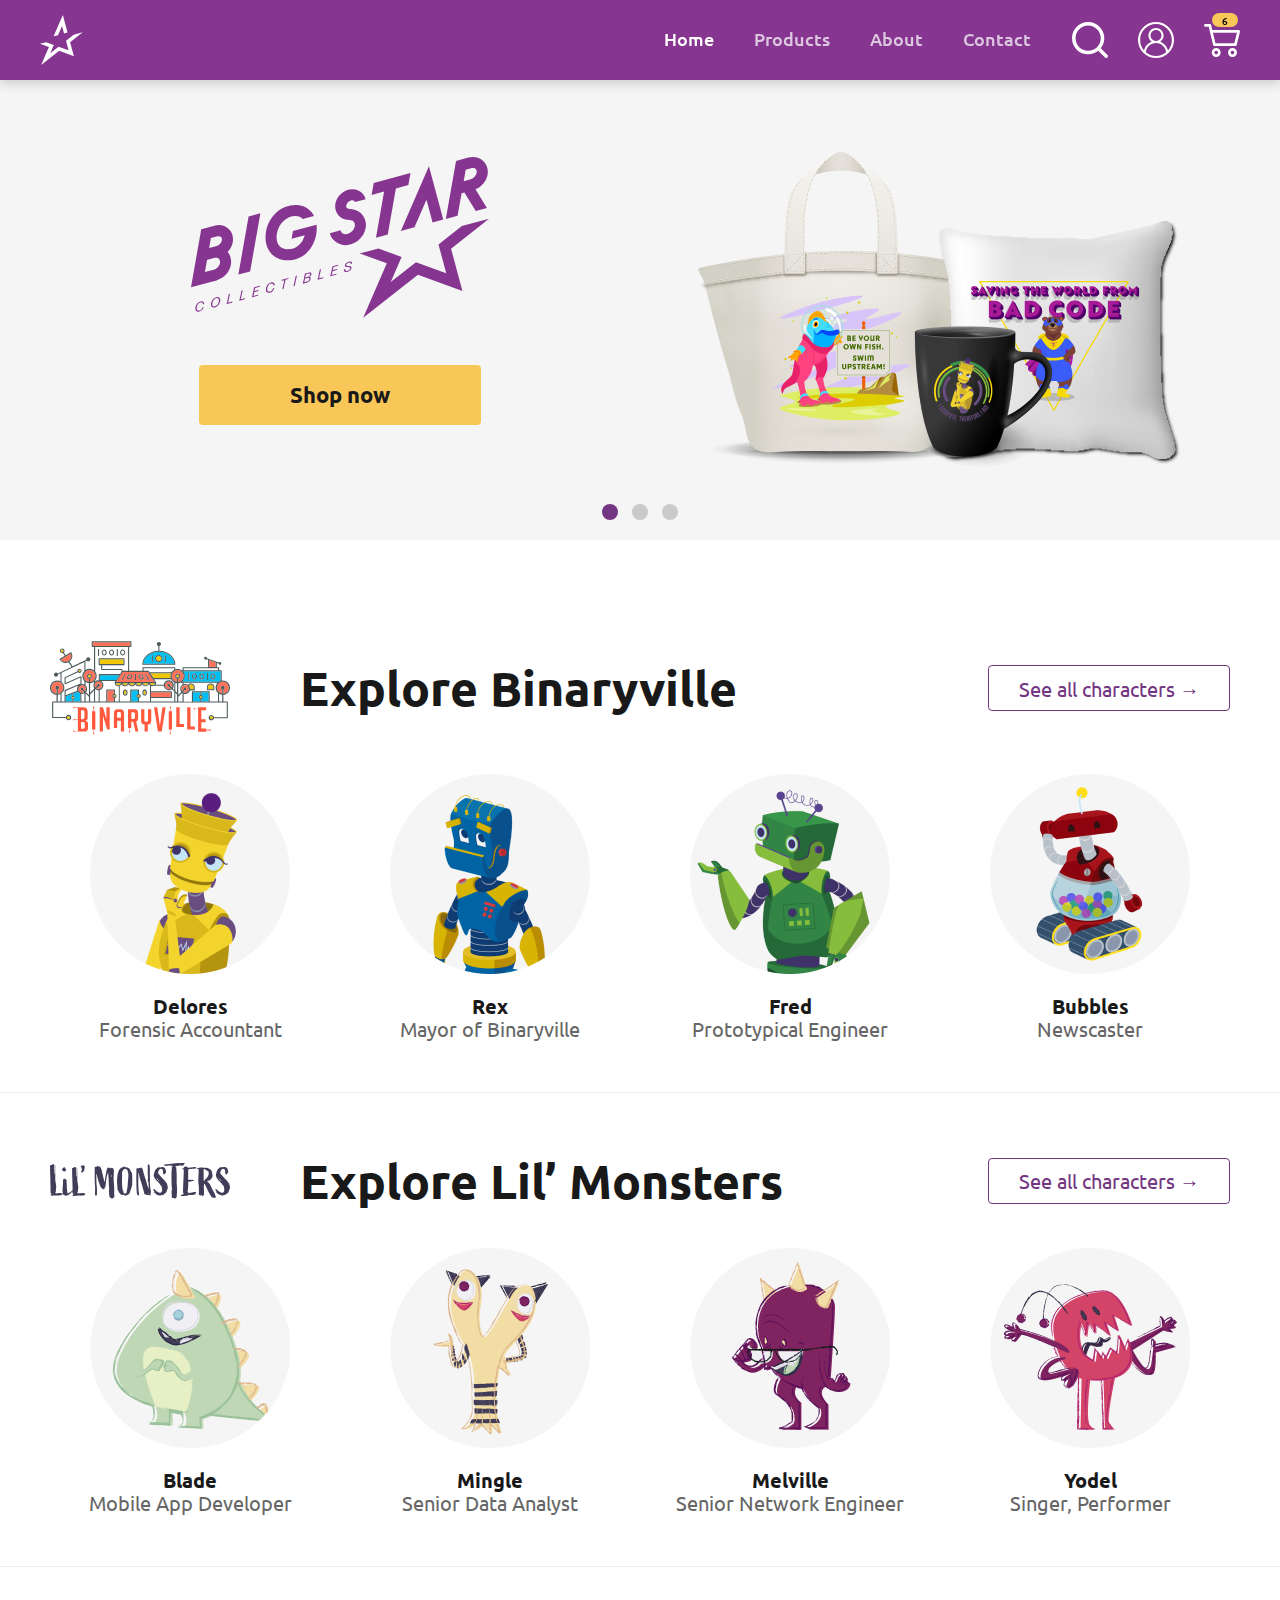
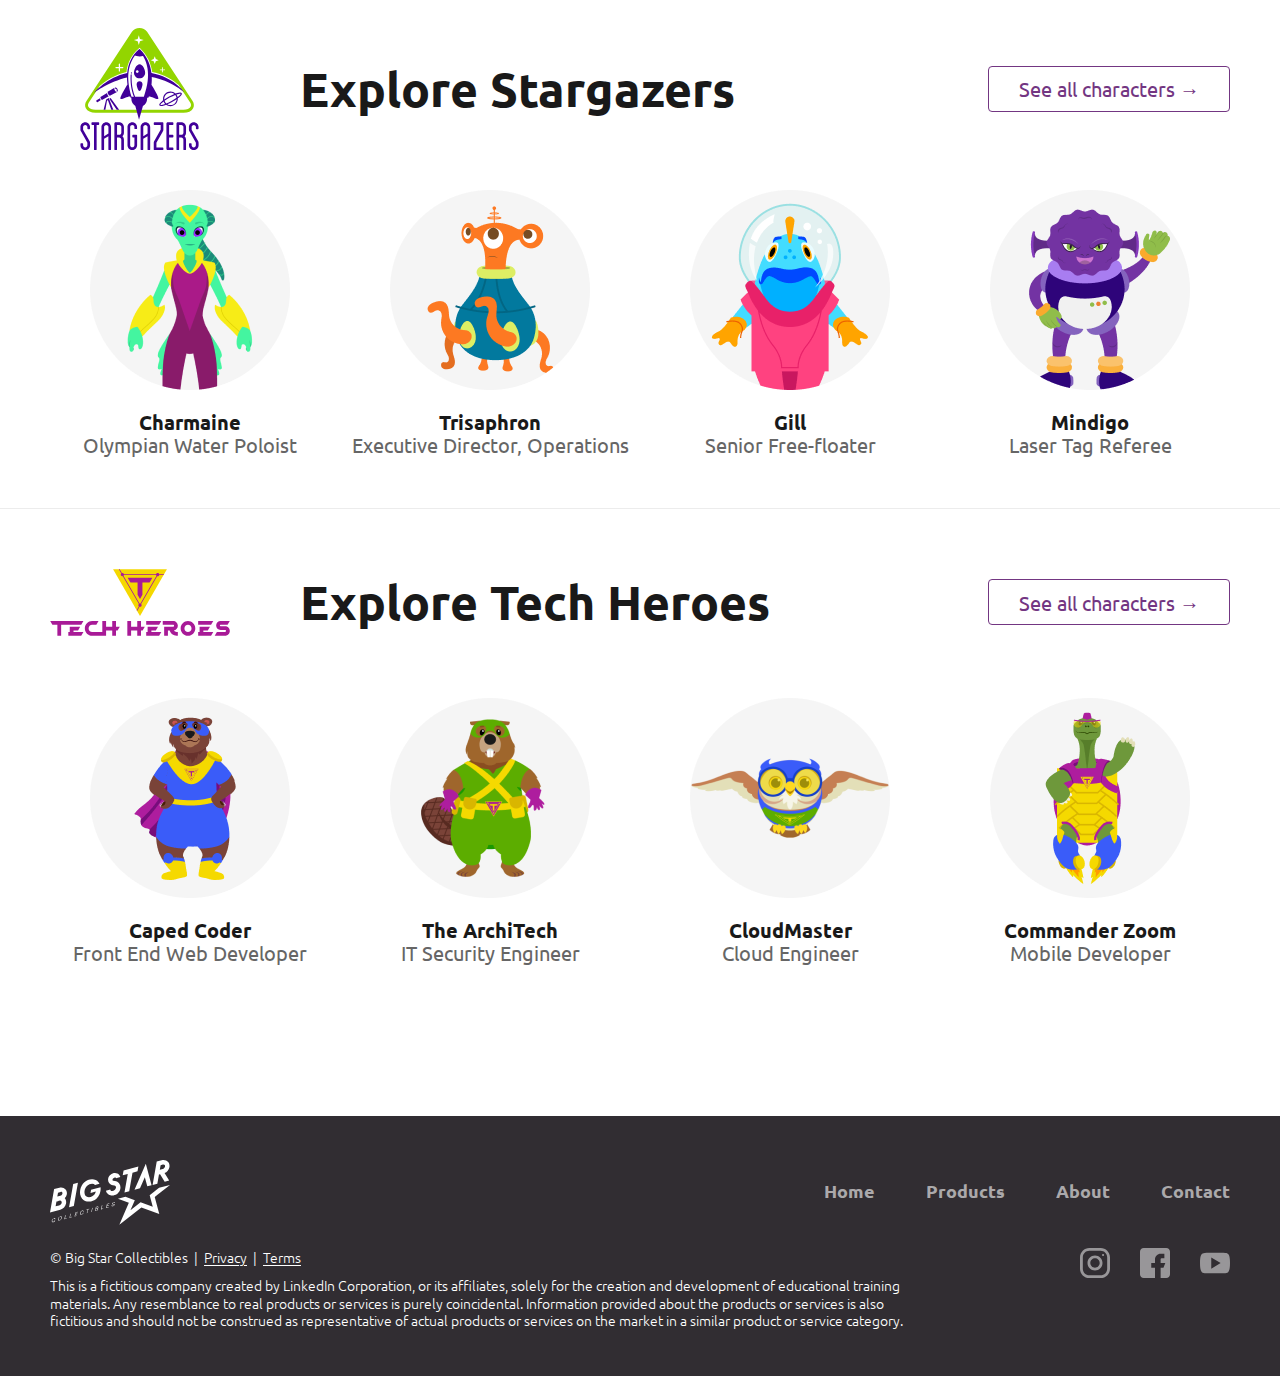
==== index.html @ 41b11edf "Initial Commit" ====
<!DOCTYPE html>
<html lang="en">
  <head>
    <meta charset="utf-8">
    <meta name="viewport" content="width=device-width, initial-scale=1, shrink-to-fit=no">
    <meta name="description" content="">
    <title>Big Star Collectibles</title>

    <!-- stylesheets -->
    <link rel="preconnect" href="https://fonts.googleapis.com">
    <link rel="preconnect" href="https://fonts.gstatic.com" crossorigin>
    <link rel="stylesheet" href="https://fonts.googleapis.com/css2?family=Ubuntu:ital,wght@0,300;0,400;0,500;0,700;1,500;1,700&family=Roboto:wght@700&display=swap">
    <link rel="stylesheet" href="css/plugins.css">
    <link rel="stylesheet" href="css/common.css?ver=2209301853">
    <link rel="stylesheet" href="css/home.css?ver=2209301557">
  </head>
  <body>

    <div id="skip">
      <a href="#main">Skip to main content</a>
    </div>

    <header id="banner">
      <a href="index.html"><img src="images/logomark-big-star-white.svg" width="43" height="50" alt="Big Star Collectibles"></a>
      <nav aria-label="Site">
        <ul>
          <li><a href="index.html" aria-current="page">Home</a></li>
          <li>
            <a href="Product-List.html">Products</a>
            <div class="wrapper">
              <figure>
                <figcaption>Characters</figcaption>
                <ul>
                  <li><a href="Characters-by-Collection.html">All characters <span class="arrow" aria-hidden="true">&rarr;</span></a></li>
                  <li><a href="Characters-by-Collection.html">Binaryville</a></li>
                  <li><a href="Characters-by-Collection.html">Lil’ Monsters</a></li>
                  <li><a href="Characters-by-Collection.html">Stargazers</a></li>
                  <li><a href="Characters-by-Collection.html">Tech Heroes</a></li>
                </ul>
              </figure>
              <figure>
                <figcaption>Products</figcaption>
                <ul>
                  <li><a href="Product-List.html">All products <span class="arrow" aria-hidden="true">&rarr;</span></a></li>
                  <li><a href="Product-List.html">Aprons</a></li>
                  <li><a href="Product-List.html">Framed Art</a></li>
                  <li><a href="Product-List.html">Hats</a></li>
                  <li><a href="Product-List.html">Mugs</a></li>
                  <li><a href="Product-List.html">Notebooks</a></li>
                  <li><a href="Product-List.html">Pillows</a></li>
                  <li><a href="Product-List.html">Tote Bags</a></li>
                  <li><a href="Product-List.html">Trading Cards</a></li>
                  <li><a href="Product-List.html">Tshirts</a></li>
                </ul>
              </figure>
              <figure>
                <figcaption>Gifts by price</figcaption>
                <ul>
                  <li><a href="#">Under $20</a></li>
                  <li><a href="#">$20 – $30</a></li>
                  <li><a href="#">$30 – $40</a></li>
                  <li><a href="#">$40 – $50</a></li>
                  <li><a href="#">Over $50</a></li>
                </ul>
              </figure>
            </div><!-- / .wrapper -->
          </li>
          <li>
            <a href="Static-About.html">About</a>
            <div class="wrapper">
              <figure>
                <figcaption>About Big Star Collectibles</figcaption>
                <ul>
                  <li><a href="Static-About.html">About us</a></li>
                  <li><a href="#">Our story</a></li>
                  <li><a href="#">Our team</a></li>
                  <li><a href="#">FAQ</a></li>
                  <li><a href="#">Return policy</a></li>
                  <li><a href="#">Press center</a></li>
                  <li><a href="#">Privacy policy</a></li>
                  <li><a href="#">Blog</a></li>
                  <li><a href="Contact-Us.html">Contact us</a></li>
                  <li>
                    <figure>
                      <figcaption>Follow us</figcaption>
                      <ul>
                        <li>
                          <a href="#" target="_blank">
                            <svg width="24" height="24" viewBox="0 0 24 24" role="img">
                              <title>Instagram</title>
                              <path aria-hidden="true" d="M16.5 0H7.5C3.35625 0 0 3.35625 0 7.5V16.5C0 20.6438 3.35625 24 7.5 24H16.5C20.6438 24 24 20.6438 24 16.5V7.5C24 3.35625 20.6438 0 16.5 0ZM21.75 16.5C21.75 19.3875 19.3875 21.75 16.5 21.75H7.5C4.6125 21.75 2.25 19.3875 2.25 16.5V7.5C2.25 4.6125 4.6125 2.25 7.5 2.25H16.5C19.3875 2.25 21.75 4.6125 21.75 7.5V16.5ZM12 6C8.68125 6 6 8.68125 6 12C6 15.3188 8.68125 18 12 18C15.3188 18 18 15.3188 18 12C18 8.68125 15.3188 6 12 6ZM12 15.75C9.9375 15.75 8.25 14.0625 8.25 12C8.25 9.9375 9.9375 8.25 12 8.25C14.0625 8.25 15.75 9.9375 15.75 12C15.75 14.0625 14.0625 15.75 12 15.75ZM19.2562 5.55C19.2562 6 18.9 6.35625 18.45 6.35625C18 6.35625 17.6437 6 17.6437 5.55C17.6437 5.1 18 4.74375 18.45 4.74375C18.9 4.74375 19.2562 5.1 19.2562 5.55Z" stroke-width="0" />
                            </svg>
                          </a>
                        </li>
                        <li>
                          <a href="#" target="_blank">
                            <svg width="24" height="24" viewBox="0 0 24 24" role="img">
                              <title>Facebook</title>
                              <path aria-hidden="true" d="M21 0H3C1.35 0 0 1.35 0 3V21C0 22.65 1.35 24 3 24H12V15.75H9V12H12V9C12 6.50625 14.0062 4.5 16.5 4.5H19.5V8.25H18C17.175 8.25 16.5 8.175 16.5 9V12H20.25L18.75 15.75H16.5V24H21C22.65 24 24 22.65 24 21V3C24 1.35 22.65 0 21 0Z" stroke-width="0" />
                            </svg>
                          </a>
                        </li>
                        <li>
                          <a href="#" target="_blank">
                            <svg width="24" height="24" viewBox="0 0 24 18" role="img">
                              <title>YouTube</title>
                              <path aria-hidden="true" d="M23.0048 2.36448C22.348 1.20111 21.6537 0.9947 20.2089 0.919644C18.7641 0.807059 15.1426 0.769531 12.009 0.769531C8.87541 0.769531 5.25394 0.807059 3.82787 0.90088C2.38304 0.9947 1.67 1.20111 1.01326 2.36448C0.337753 3.50909 0 5.51684 0 9.02573C0 12.5158 0.337753 14.5236 1.01326 15.6682C1.67 16.8316 2.38304 17.038 3.80911 17.1318C5.25394 17.2256 8.87541 17.2819 12.009 17.2819C15.1426 17.2819 18.7641 17.2256 20.1901 17.1506C21.635 17.0568 22.3293 16.8503 22.986 15.687C23.6615 14.5424 23.9993 12.5346 23.9993 9.04449C24.018 5.51684 23.6803 3.50909 23.0048 2.36448ZM9.00676 13.5291V4.52235L16.5124 9.02573L9.00676 13.5291Z" stroke-width="0" />
                            </svg>
                          </a>
                        </li>
                      </ul>
                    </figure>
                  </li>
                </ul>
              </figure>
            </div><!-- / .wrapper -->
          </li>
          <li><a href="Contact-Us.html">Contact</a></li>
        </ul>
        <button type="button"><img src="images/icon-menu.svg" width="30" height="24" alt="Site Navigation Panel"></button>
      </nav>
      <div id="search-widget">
        <button type="button" aria-expanded="false" aria-controls="search-popup"><img src="images/icon-search-white.svg" width="36" height="36" alt="Search Form"></button>
        <div id="search-popup" aria-hidden="true">
          <form method="post" role="search">
            <input type="search" aria-label="Enter product name" placeholder="Search&hellip;" tabindex="-1" required>
            <button type="submit" tabindex="-1">Search</button>
          </form>
          <button type="button" tabindex="-1"><img src="images/icon-xmark.svg" width="26" height="26" alt="Close"></button>
        </div>
      </div><!-- / #search-widget -->
      <a href="#"><img src="images/icon-user-v01-white.svg" width="36" height="36" alt="Account"></a>
      <button type="button">
        <img src="images/icon-shopping-cart-v01-white.svg" width="36" height="33" alt="Cart Panel">
        <span class="visually-hidden">(</span><span class="num">6</span> <span class="visually-hidden">items)</span>
      </button>
    </header>

    <main id="main">

      <section id="hero" class="splide" aria-label="Hero section">
        <div class="splide__arrows">
          <button class="splide__arrow splide__arrow--prev"><img src="images/icon-chevron-left-white.svg" alt="Previous"></button>
          <button class="splide__arrow splide__arrow--next"><img src="images/icon-chevron-left-white.svg" alt="Next"></button>
        </div>
        <div class="splide__track">
          <ul class="splide__list">
            <li class="splide__slide big-star">
              <div class="wrapper">
                <img src="images/logo-big-star-H-purple.svg" width="298" height="161" alt="Logo of Big Star Collectibles">
                <a href="Product-List.html" class="button lg solid gold">Shop now</a>
              </div>
              <img src="images/hero-big-star.jpg" width="485" height="317" alt="">
            </li>
            <li class="splide__slide sale">
              <div class="wrapper">
                <h2>Seasonal Sale!</h2>
                <p>Enjoy up to 20% off select items.</p>
                <a href="Product-List.html" class="button lg solid white">See items on sale</a>
              </div>
              <img src="images/hero-sale.jpg" width="502" height="367" alt="">
            </li>
            <li class="splide__slide gifts">
              <div class="wrapper">
                <h2>Gifts for Everyone!</h2>
                <p>Shop our collections<br> to find that perfect collectible.</p>
                <a href="Product-List.html" class="button lg solid gold">Shop now</a>
              </div>
              <img src="images/hero-gifts.jpg" width="750" height="465" alt="">
            </li>
          </ul>
        </div>
      </section><!-- / #hero -->

      <section class="collection binaryville">
        <header>
          <img src="images/logo-Binaryville.svg" width="180" height="94" alt="Logo of Binaryville">
          <h1>Explore <span id="name-binaryville">Binaryville</span></h1>
          <a href="Characters-by-Collection.html" class="button bordered grape" id="more-binaryville" aria-labelledby="more-binaryville name-binaryville">See all characters <span class="arrow" aria-hidden="true">&rarr;</span></a>
        </header>
        <dl class="char-list">
          <div data-full-img="images/characters/Binaryville-Delores.svg">
            <dt id="name-delores">Delores</dt>
            <dd class="title">Forensic Accountant</dd>
            <dd class="avatar"><img src="images/characters/avatar-Binaryville-Delores.png" width="200" height="200" alt="Avatar of Delores"></dd>
            <dd class="desc">Dolores robot is a computational genius who performs calculations for various Binaryville businesses and organizations. In her spare time, Dolores has been noodling on the creation of the perfect web browser that will make all other browsers obsolete. We're rooting for you, Dolores!</dd>
            <dd><a href="#" id="more-delores" aria-labelledby="more-delores name-delores">See bio and products</a></dd>
          </div>
          <div data-full-img="images/characters/Binaryville-Rex.svg">
            <dt id="name-rex">Rex</dt>
            <dd class="title">Mayor of Binaryville</dd>
            <dd class="avatar"><img src="images/characters/avatar-Binaryville-Rex.png" width="200" height="200" alt="Avatar of Rex"></dd>
            <dd class="desc">Rex is the Mayor of Binaryville and a well-loved personality in town. He rose to robotdom from a microprocessor plant on the south side of town, where many famous and influential robots before him were conceived.</dd>
            <dd><a href="#" id="more-rex" aria-labelledby="more-rex name-rex">See bio and products</a></dd>
          </div>
          <div data-full-img="images/characters/Binaryville-Fred.svg">
            <dt id="name-fred">Fred</dt>
            <dd class="title">Prototypical Engineer</dd>
            <dd class="avatar"><img src="images/characters/avatar-Binaryville-Fred.png" width="200" height="200" alt="Avatar of Fred"></dd>
            <dd class="desc">Fred is inquisitive and creative, and always conjuring up ways to improve Binaryville and the lives of its inhabitants. He's been at the forefront of many inventions, but has a special affinity for improving the world through alternative energy and green living. Fred's engineering collaborations with the City of Binaryville have helped the city reduce its energy consumption year over year, and he's twice been awarded the highly coveted Binaryville Medallion of Honor.</dd>
            <dd><a href="#" id="more-fred" aria-labelledby="more-fred name-fred">See bio and products</a></dd>
          </div>
          <div data-full-img="images/characters/Binaryville-Bubbles.svg">
            <dt id="name-bubbles">Bubbles</dt>
            <dd class="title">Newscaster</dd>
            <dd class="avatar"><img src="images/characters/avatar-Binaryville-Bubbles.png" width="200" height="200" alt="Avatar of Bubbles"></dd>
            <dd class="desc">Bubble Gum robot, or “Bubbles” for short, is from a family of track-footed robots that ­originated from an experiment melding candy vending machines with robotics in the early 1980s. Bubbles is a favorite of Binaryville, not just because she generously dispenses candy, but also because she has one of the more "bubbly" personalities of the villagers.</dd>
            <dd><a href="#" id="more-bubbles" aria-labelledby="more-bubbles name-bubbles">See bio and products</a></dd>
          </div>
        </dl>
      </section><!-- / .collection.binaryville -->

      <section class="collection lil-monsters">
        <header>
          <img src="images/logo-Lil-Monsters.svg" width="180" height="36" alt="Logo of Lil’ Monsters">
          <h1>Explore <span id="name-lil-monsters">Lil’ Monsters</span></h1>
          <a href="Characters-by-Collection.html" class="button bordered grape" id="more-lil-monsters" aria-labelledby="more-lil-monsters name-lil-monsters">See all characters <span class="arrow" aria-hidden="true">&rarr;</span></a>
        </header>
        <dl class="char-list">
          <div data-full-img="images/characters/Lil-Monsters-Blade.png">
            <dt id="name-blade">Blade</dt>
            <dd class="title">Mobile App Developer</dd>
            <dd class="avatar"><img src="images/characters/avatar-Lil-Monsters-Blade.png" width="200" height="200" alt="Avatar of Blade"></dd>
            <dd class="desc">Blade freelances as a mobile app developer and has built some of the most popular Android and iOS apps used in modern monster society, including the award-winning Monster APPetite, which tracks calorie consumption and activity for the health-conscious monster. In his spare time, he competes in national agility contests with his border collie Winston.</dd>
            <dd><a href="#" id="more-blade" aria-labelledby="more-blade name-blade">See bio and products</a></dd>
          </div>
          <div data-full-img="images/characters/Lil-Monsters-Mingle.png">
            <dt id="name-mingle">Mingle</dt>
            <dd class="title">Senior Data Analyst</dd>
            <dd class="avatar"><img src="images/characters/avatar-Lil-Monsters-Mingle.png" width="200" height="200" alt="Avatar of Mingle"></dd>
            <dd class="desc">Mingle excels at doing twice the work in half the time, with pinpoint accuracy.  These skills serve her well in her role as Senior Data Analyst for an international cloud computing company. She's also got a penchant for ballroom dance, line dancing, and pretty much any kind of activity that lets her groove to music.</dd>
            <dd><a href="#" id="more-mingle" aria-labelledby="more-mingle name-mingle">See bio and products</a></dd>
          </div>
          <div data-full-img="images/characters/Lil-Monsters-Melville.png">
            <dt id="name-melville">Melville</dt>
            <dd class="title">Senior Network Engineer</dd>
            <dd class="avatar"><img src="images/characters/avatar-Lil-Monsters-Melville.png" width="200" height="200" alt="Avatar of Melville"></dd>
            <dd class="desc">Setting up computer networks has always come easily to Melville. In his role as Senior Network Engineer for Landon Hotel, Melville builds complex blueprints for communication networks, a task that requires enormous attention to detail and patience. When not at work, Melville chooses less taxing mental activities, like hiking in the hills near his Silicon Valley home.</dd>
            <dd><a href="#" id="more-melville" aria-labelledby="more-melville name-melville">See bio and products</a></dd>
          </div>
          <div data-full-img="images/characters/Lil-Monsters-Yodel.png">
            <dt id="name-yodel">Yodel</dt>
            <dd class="title">Singer, Performer</dd>
            <dd class="avatar"><img src="images/characters/avatar-Lil-Monsters-Yodel.png" width="200" height="200" alt="Avatar of Yodel"></dd>
            <dd class="desc">Yodel grew up in a family of singers and loud talkers and could never get a word in edgewise. Then his vast talent for yodeling emerged. Now he performs to adoring fans throughout the world, and always has the loudest voice at the dinner table. Incidentally, he's also a loud proponent of net neutrality, and spends countless hours moderating an internet forum devoted solely to that subject.</dd>
            <dd><a href="#" id="more-yodel" aria-labelledby="more-yodel name-yodel">See bio and products</a></dd>
          </div>
        </dl>
      </section><!-- / .collection.lil-monsters -->

      <section class="collection stargazers">
        <header>
          <img src="images/logo-Stargazers.svg" width="119" height="124" alt="Logo of Stargazers">
          <h1>Explore <span id="name-stargazers">Stargazers</span></h1>
          <a href="Characters-by-Collection.html" class="button bordered grape" id="more-stargazers" aria-labelledby="more-stargazers name-stargazers">See all characters <span class="arrow" aria-hidden="true">&rarr;</span></a>
        </header>
        <dl class="char-list">
          <div data-full-img="images/characters/Stargazers-Charmaine.svg">
            <dt id="name-charmaine">Charmaine</dt>
            <dd class="title">Olympian Water Poloist</dd>
            <dd class="avatar"><img src="images/characters/avatar-Stargazers-Charmaine.png" width="200" height="200" alt="Avatar of Charmaine"></dd>
            <dd class="desc">Charmaine loves fossils from every society and planet, and helping to piece together the stories they tell of an earlier time. Once completing university studies in paleontology with a minor in swimming arts, Charmaine immediately transitioned to working on the now-famous Dig of Pleoria.</dd>
            <dd><a href="#" id="more-charmaine" aria-labelledby="more-charmaine name-charmaine">See bio and products</a></dd>
          </div>
          <div data-full-img="images/characters/Stargazers-Trisaphron.svg">
            <dt id="name-trisaphron">Trisaphron</dt>
            <dd class="title">Executive Director, Operations</dd>
            <dd class="avatar"><img src="images/characters/avatar-Stargazers-Trisaphron.png" width="200" height="200" alt="Avatar of Trisaphron"></dd>
            <dd class="desc">Trisaphron earned a masters degree in practical operations from Omerania University after completing a bachelors of science in impractical mathematics. With a keen ability to watch and understand the nuances of cooperation among production robots, Trisaphron never hesitates to jump in and lend a hand or two or three to educate and improve procedures.</dd>
            <dd><a href="#" id="more-trisaphron" aria-labelledby="more-trisaphron name-trisaphron">See bio and products</a></dd>
          </div>
          <div data-full-img="images/characters/Stargazers-Gill.svg">
            <dt id="name-gill">Gill</dt>
            <dd class="title">Senior Free-floater</dd>
            <dd class="avatar"><img src="images/characters/avatar-Stargazers-Gill.png" width="200" height="200" alt="Avatar of Gill"></dd>
            <dd class="desc">Gill carries on generations of tradition in his family as a hydrologist specializing in underground reservoirs of aquatic-based planetoids. Of note is his revolutionary studies in the adaptation and accumulation of life in estuaries and cenotes. He volunteers as an instructor in advanced swimming and walking to young Amphibians.</dd>
            <dd><a href="#" id="more-gill" aria-labelledby="more-gill name-gill">See bio and products</a></dd>
          </div>
          <div data-full-img="images/characters/Stargazers-Mindigo.svg">
            <dt id="name-mindigo">Mindigo</dt>
            <dd class="title">Laser Tag Referee</dd>
            <dd class="avatar"><img src="images/characters/avatar-Stargazers-Mindigo.png" width="200" height="200" alt="Avatar of Mindigo"></dd>
            <dd class="desc">Transportation Technologist Mindigo earned the nickname “MindiGoGo” because of her tireless work in advanced travel and commodity conveyance. After earning a degree in transportation from Amethystopia’s premiere technical college, Mindigo quickly rolled up  through company ranks from cargo hauler to conveyance savant. She is recipient of the coveted Presidential Medal of Moving Stuff.</dd>
            <dd><a href="#" id="more-mindigo" aria-labelledby="more-mindigo name-mindigo">See bio and products</a></dd>
          </div>
        </dl>
      </section><!-- / .collection.stargazers -->

      <section class="collection tech-heroes">
        <header>
          <img src="images/logo-Tech-Heroes.svg" width="180" height="67" alt="Logo of Tech Heroes">
          <h1>Explore <span id="name-tech-heroes">Tech Heroes</span></h1>
          <a href="Characters-by-Collection.html" class="button bordered grape" id="more-tech-heroes" aria-labelledby="more-tech-heroes name-tech-heroes">See all characters <span class="arrow" aria-hidden="true">&rarr;</span></a>
        </header>
        <dl class="char-list">
          <div data-full-img="images/characters/Tech-Heroes-Caped-Coder.svg">
            <dt id="name-caped-coder">Caped Coder</dt>
            <dd class="title">Front End Web Developer</dd>
            <dd class="avatar"><img src="images/characters/avatar-Tech-Heroes-Caped-Coder.png" width="200" height="200" alt="Avatar of Caped Coder"></dd>
            <dd class="desc">Hildegard, with her generous heart and sage advice, is the mother bear to all the animals in the forest. When not actively counselling her community of wild misfits, she masquerades as the Caped Coder, saving the world from bad code.</dd>
            <dd><a href="#" id="more-caped-coder" aria-labelledby="more-caped-coder name-caped-coder">See bio and products</a></dd>
          </div>
          <div data-full-img="images/characters/Tech-Heroes-The-ArchiTech.svg">
            <dt id="name-the-architech">The ArchiTech</dt>
            <dd class="title">IT Security Engineer</dd>
            <dd class="avatar"><img src="images/characters/avatar-Tech-Heroes-The-ArchiTech.png" width="200" height="200" alt="Avatar of The ArchiTech"></dd>
            <dd class="desc">Computer security gnawing at you? Sounds like a job for the ArchiTech! This clever beaver will build a fortress of security around your computer system as meticulously as he builds dams.</dd>
            <dd><a href="#" id="more-the-architech" aria-labelledby="more-the-architech name-the-architech">See bio and products</a></dd>
          </div>
          <div data-full-img="images/characters/Tech-Heroes-CloudMaster.svg">
            <dt id="name-cloudmaster">CloudMaster</dt>
            <dd class="title">Cloud Engineer</dd>
            <dd class="avatar"><img src="images/characters/avatar-Tech-Heroes-CloudMaster.png" width="200" height="200" alt="Avatar of CloudMaster"></dd>
            <dd class="desc">Owen, AKA the "CloudMaster," soars above the technological skies offering cloud infrastructure support wherever it's needed. Owen also excels at standup comedy and is considered by many to be a real hoot.</dd>
            <dd><a href="#" id="more-cloudmaster" aria-labelledby="more-cloudmaster name-cloudmaster">See bio and products</a></dd>
          </div>
          <div data-full-img="images/characters/Tech-Heroes-Commander-Zoom.svg">
            <dt id="name-commander-zoom">Commander Zoom</dt>
            <dd class="title">Mobile Developer</dd>
            <dd class="avatar"><img src="images/characters/avatar-Tech-Heroes-Commander-Zoom.png" width="200" height="200" alt="Avatar of Commander Zoom"></dd>
            <dd class="desc">Zoom is the Technivores' foremost expert on mobile development and advocates for mobile-optimization and responsive design at every opportunity. Zoom is known for doing flybys and air stunts just for fun.</dd>
            <dd><a href="#" id="more-commander-zoom" aria-labelledby="more-commander-zoom name-commander-zoom">See bio and products</a></dd>
          </div>
        </dl>
      </section><!-- / .collection.tech-heroes -->

    </main>

    <footer id="continfo">
      <nav aria-label="Supplementary">
        <ul>
          <li><a href="index.html">Home</a></li>
          <li><a href="Product-List.html">Products</a></li>
          <li><a href="Static-About.html">About</a></li>
          <li><a href="Contact-Us.html">Contact</a></li>
        </ul>
      </nav>
      <figure>
        <figcaption>Follow us</figcaption>
        <ul>
          <li><a href="#" target="_blank"><img src="images/icon-instagram-white.svg" width="30" height="30" alt="Instagram"></a></li>
          <li><a href="#" target="_blank"><img src="images/icon-facebook-white.svg" width="30" height="30" alt="Facebook"></a></li>
          <li><a href="#" target="_blank"><img src="images/icon-youtube-white.svg" width="30" height="30" alt="YouTube"></a></li>
        </ul>
      </figure>
      <img src="images/logo-big-star-H.svg" width="120" height="65" alt="Logo of Big Star Collectibles">
      <p><small>&copy; Big Star Collectibles &nbsp;|&nbsp; <a href="#">Privacy</a> &nbsp;|&nbsp; <a href="#">Terms</a></small></p>
      <p><small>This is a fictitious company created by LinkedIn Corporation, or its affiliates, solely for the creation and development of educational training materials. Any resemblance to real products or services is purely coincidental. Information provided about the products or services is also fictitious and should not be construed as representative of actual products or services on the market in a similar product or service category.</small></p>
    </footer>

    <div id="nav-panel" role="dialog" aria-modal="true" aria-label="Site Navigation Panel">
      <button type="button"><img src="images/icon-xmark.svg" width="26" height="26" alt="Close"></button>
      <div id="search-widget-mobile">
        <button type="button" aria-expanded="false" aria-controls="search-popup-mobile" aria-label="Search Form">
          <img src="images/icon-search-dark.svg" width="22" height="22" alt="">
          Search
        </button>
        <div id="search-popup-mobile" aria-hidden="true">
          <form method="post" role="search">
            <input type="search" aria-label="Enter product name" placeholder="Search&hellip;" tabindex="-1" required>
            <button type="submit" tabindex="-1"><img src="images/icon-arrow-right-grape.svg" width="17" height="14" alt="Search"></button>
          </form>
        </div>
      </div><!-- / #search-widget-mobile -->
      <a href="#">
        <img src="images/icon-user-v01-dark.svg" width="22" height="22" alt="">
        Account
      </a>
      <a href="Cart.html">
        <img src="images/icon-shopping-cart-v01-dark.svg" width="22" height="21" alt="">
        Cart <small>(6 items)</small>
      </a>
    </div><!-- / #nav-panel -->

    <div id="cart-panel" role="dialog" aria-modal="true" aria-labelledby="label-cart-panel">
      <button type="button"><img src="images/icon-xmark.svg" width="16" height="16" alt="Close"></button>
      <h1 id="label-cart-panel">My Shopping Cart <small>(6 items)</small></h1>
      <table>
        <thead>
          <tr>
            <th>Image</th>
            <th>Name</th>
            <th>Details</th>
            <th>Quantity</th>
            <th>Unit Price</th>
            <th>Total</th>
            <th>Action</th>
          </tr>
        </thead>
        <tbody>
          <tr>
            <td class="image"><a href="Product-Detail.html" role="presentation" tabindex="-1"><img src="images/products/binaryville-mug-dolores-white.svg" alt="A white Delores mug" style="padding: 0 10%;"></a></td>
            <td class="name"><a href="Product-Detail.html">Delores Mug</a></td>
            <td class="dets">Color: White</td>
            <td class="qty">4</td>
            <td class="unit">$16.00</td>
            <td class="total">$64.00</td>
            <td class="action"><button type="button"><img src="images/icon-xmark.svg" width="12" height="12" alt="Remove"></button></td>
          </tr>
          <tr>
            <td class="image"><a href="Product-Detail.html" role="presentation" tabindex="-1"><img src="images/products/binaryville-hat-dolores-black.svg" alt="A black Delores hat" style="padding: 0 7.5%;"></a></td>
            <td class="name"><a href="Product-Detail.html">Delores Hat</a></td>
            <td class="dets">Color: Black</td>
            <td class="qty">1</td>
            <td class="unit">$30.00</td>
            <td class="total">$30.00</td>
            <td class="action"><button type="button"><img src="images/icon-xmark.svg" width="12" height="12" alt="Remove"></button></td>
          </tr>
          <tr>
            <td class="image"><a href="Product-Detail.html" role="presentation" tabindex="-1"><img src="images/products/stargazers-tote-charmaine.svg" alt="A white Charmaine tote bag" style="padding: 0 8.75%;"></a></td>
            <td class="name"><a href="Product-Detail.html">Charmaine Tote Bag</a></td>
            <td class="dets"></td>
            <td class="qty">1</td>
            <td class="unit">$18.50</td>
            <td class="total">$18.50</td>
            <td class="action"><button type="button"><img src="images/icon-xmark.svg" width="12" height="12" alt="Remove"></button></td>
          </tr>
        </tbody>
        <tfoot>
          <tr>
            <td colspan="7">Subtotal $112.50</td>
          </tr>
        </tfoot>
      </table>
      <footer>
        <a href="Cart.html" class="button lg bordered violet">See cart</a>
        <a href="#" class="button lg solid gold">Checkout now</a>
        <p>or <a role="button" tabindex="0">continue shopping</a></p>
      </footer>
    </div><!-- / #cart-panel -->

    <div id="quick-view" role="dialog" aria-modal="true" aria-labelledby="label-quick-view" aria-describedby="desc-quick-view">
      <button type="button"><img src="images/icon-xmark.svg" width="24" height="24" alt="Close"></button>
      <div class="wrapper">
        <header>
          <h1 id="label-quick-view">null</h1>
          <p id="desc-quick-view"></p>
        </header>
        <p></p>
        <a href="" class="button lg solid gold" id="more-quick-view" aria-labelledby="more-quick-view label-quick-view">See bio and products</a>
      </div>
      <div class="wrapper">
        <img src="images/logomark-big-star-white.svg" alt="">
      </div>
    </div><!-- / #quick-view -->

    <script src="js/plugins.js?ver=2209212222"></script>
    <script src="js/main.js?ver=2209301853"></script>

  </body>
</html>
---- css/common.css ----
/*-----------------------------------------------------

    Title :  Big Star Collectibles
    Usage :  common styles
    Edited:  2022-09-30

-------------------------------------------------------

    1. reset
    2. variables
    3. default
       3.1. typography
       3.2. utilities
       3.3. buttons
       3.4. modal dialog
       3.5. form elements
       3.6. breadcrumb
       3.7. product list
       3.8. rating
       3.9. radio menu widget
       3.10. character list
    4. containers
    5. skip link
    6. banner
       6.1. My Shopping Cart panel
    7. main content
       7.1. products
    8. content info
    9. responsive (1024px)
   10. responsive ( 991px)
   11. responsive ( 767px)

-------------------------------------------------------*/



/*  1. reset
-------------------------------------------------------*/

* {
  margin: 0;
  padding: 0;
  box-sizing: border-box;
  transition-property: visibility, opacity, color, text-decoration-color, background-color, border-color, box-shadow;
  transition-duration: var(--trans-dur);
}

svg {
  transition-property: fill, stroke;
}

html {
  font-size: 62.5%;
  line-height: 1.25;
}

h1, h2, h3, h4, h5, h6,
input, select, button, textarea,
small {
  font-size: 100%;
}

::marker {
  color: transparent;
  font-size: 0;
}

img, svg, video, iframe {
  max-width: 100%;
}

img, fieldset, iframe {
  border-width: 0;
}

table {
  border-collapse: collapse;
  border-spacing: 0;
}

input, select, textarea, button {
  color: inherit;
  font-weight: inherit;
  line-height: inherit;
  font-family: inherit;
  text-transform: inherit;
  background-color: transparent;
  border-width: 0;
  border-radius: 0;
}

::-webkit-search-cancel-button,
::-webkit-outer-spin-button,
::-webkit-inner-spin-button {
  -webkit-appearance: none;
}

input[type="number"] {
  -moz-appearance: textfield;
}

select {
  -webkit-appearance: none;
     -moz-appearance: none;
          appearance: none;
  cursor: pointer;
}

@-moz-document url-prefix() {
select {
  text-indent: -2px;
}
}

textarea {
  -webkit-appearance: none;
  overflow: auto;
  resize: vertical;
  border-radius: 0;
}

button {
  cursor: pointer;
  overflow: visible;
}



/*  2. variables
-------------------------------------------------------*/

html {
  --dist-min-cont-edge: 20px;
  --width-content: 1180px;
  --width-gutter: 20px;
  --padding-inline-center-content: max(var(--dist-min-cont-edge), (100% - var(--width-content)) / 2);
  --width-center-section: min(var(--width-content), 100% - var(--dist-min-cont-edge) * 2);
  --color-body: #666;
  --color-gold: #f9c658;
  --color-grape: #733682;
  --color-purpleviolet: #863690;
  --color-violet: #2E1760;
  --color-dark: #191919;
  --color-gray: #666;
  --color-silver: #999;
  --color-whitesmoke: #f5f5f5;
  --color-heading: var(--color-dark);
  --color-link-static: var(--color-purpleviolet);
  --color-link-hover: var(--color-purpleviolet);
  --color-danger: #c00;
  --color-border: #ccc;
  --color-inactive: #767676;
  --text-deco-line: underline;
  --text-deco-color-static: transparent;
  --text-deco-color-hover: currentColor;
  --color-link-background-hover: #EAE1EC;
  --color-placeholder: #666;
  --font-body: Ubuntu, sans-serif;
  --trans-dur: 250ms;
}



/*  3. default
-------------------------------------------------------*/

.no-outline {
  outline-style: none;
}

[aria-hidden="true"].arrow {
  font-weight: 400;
  font-family: Tahoma;
}

.button > [aria-hidden="true"].arrow::before {
  content: "\00a0";
}



/*  3.1. typography
-------------------------------------------------------*/


body {
  color: var(--color-body);
  font-weight: 300;
  font-family: var(--font-body);
}

h1, h2, h3, h4, h5, h6, dt {
  color: var(--color-heading);
}

a {
  cursor: pointer;
  color: var(--color-link-static);
  text-decoration-thickness: 1px;
  text-decoration-line: var(--text-deco-line);
  text-decoration-color: var(--text-deco-color-static);
  text-underline-offset: 0.138em;
}

a:is(:hover, :focus) {
  color: var(--color-link-hover);
  text-decoration-color: var(--text-deco-color-hover);
  background-color: var(--color-link-background-hover);
}

::placeholder {
  opacity: 1;
  color: var(--color-placeholder);
}



/*  3.2. utilities
-------------------------------------------------------*/

.visually-hidden {
  position: absolute;
  top: -5000px;
  left: -5000px;
  width: 1px;
  height: 1px;
  overflow: hidden;
}



/*  3.3. buttons
-------------------------------------------------------*/

.button {
  flex-shrink: 0;
  display: inline-flex;
  justify-content: center;
  align-items: center;
  padding: 0 1.6rem;
  height: 46px;
  font-weight: 400;
  font-size: 2rem;
  text-decoration-line: none;
  border-radius: 4px;
  text-align: center;
}

.button.lg {
  font-weight: 700;
  font-size: 2.2rem;
  height: 60px;
}


/*  solid  */

:where(.button).solid {
  background-color: var(--color-background-static);
}

.button:is(:hover, :focus, .active).solid {
  background-color: var(--color-background-hover);
}


/*  solid - gold  */

.button.solid.gold {
  --color-background-static: var(--color-gold);
  --color-background-hover: #E5B244;
  color: var(--color-dark);
}


/*  solid - white  */

.button.solid.white {
  --color-background-static: #fff;
  --color-background-hover: #EBEBEB;
  color: var(--color-dark);
}


/*  bordered  */

:where(.button).bordered {
  background-color: transparent;
}

.button:is(:hover, :focus, .active).bordered {
  background-color: var(--color-background-hover);
}


/*  bordered - grape  */

:where(.button.bordered).grape {
  --color-background-hover: var(--color-whitesmoke);
  color: var(--color-grape);
  border: 1px solid var(--color-grape);
}


/*  bordered - violet  */

:where(.button.bordered).violet {
  --color-background-hover: var(--color-whitesmoke);
  color: var(--color-purpleviolet);
  border: 1px solid var(--color-purpleviolet);
}



/*  3.4. modal dialog
-------------------------------------------------------*/

.dialog-backdrop {
  position: fixed;
  top: 0;
  left: 0;
  z-index: 99;
  display: flex;
  justify-content: center;
  align-items: center;
  padding: var(--dist-min-cont-edge);
  opacity: 0;
  width: 100%;
  height: 100%;
  overflow: auto;
  pointer-events: none;
  background-color: rgba(0, 0, 0, 0.4);
}

.dialog-backdrop.active {
  opacity: 1;
  pointer-events: auto;
}

:not(.dialog-backdrop) > [role="dialog"] {
  display: none !important;
}

.dialog-backdrop > div {
  margin: auto;
}



/*  3.5. form elements
-------------------------------------------------------*/

legend {
  margin-bottom: 1.2rem;
  font-size: 1.6rem;
}

.invalid-inside > legend {
  position: absolute;
  left: -5000px;
}

.invalid-inside {
  display: flex;
  flex-direction: column;
  align-items: flex-start;
}

[type="radio"] {
  position: absolute;
  -webkit-appearance: none;
          appearance: none;
  margin-top: 0.2rem;
  pointer-events: none;
  width: 22px;
  height: 22px;
  border-radius: 50%;
}

[type="checkbox"] {
  position: absolute;
  -webkit-appearance: none;
          appearance: none;
  margin-top: 0.2rem;
  pointer-events: none;
  width: 22px;
  height: 22px;
  border-radius: 3.5px;
}

form label,
.error-message {
  cursor: default;
  font-size: 1.6rem;
}

form :is([type="radio"], [type="checkbox"]) + label {
  position: relative;
  display: inline-flex;
  column-gap: 16px;
  cursor: pointer;
  font-size: 2rem;
  line-height: 1.25;
}

.invalid-inside > label {
  position: absolute;
  left: -5000px;
}

form [type="radio"] + label::before {
  content: "";
  position: relative;
  top: 0.2rem;
  flex-shrink: 0;
  padding: 2px;
  box-sizing: border-box;
  width: 22px;
  height: 22px;
  background-clip: content-box;
  border: 1px solid var(--color-border);
  border-radius: 50%;
  transition-property: background-color, border-color;
  transition-duration: var(--trans-dur);
}

form [type="radio"]:checked + label::before {
  background-color: var(--color-purpleviolet);
}

form [type="radio"]:not(:checked) + label:hover::before {
  border-color: var(--color-gray);
}

form [type="checkbox"] + label > svg {
  position: relative;
  top: 0.2rem;
  flex-shrink: 0;
  border-radius: 3.5px;
}

form [type="checkbox"] + label > svg > rect {
  stroke: var(--color-border);
  fill: transparent;
  transition-property: stroke, fill;
}

form [type="checkbox"]:checked + label > svg > rect {
  stroke: var(--color-purpleviolet);
  fill: var(--color-purpleviolet);
}

form [type="checkbox"]:not(:checked) + label:hover > svg > rect {
  stroke: var(--color-gray);
}

form [type="checkbox"] + label > svg > path {
  stroke-width: 0;
  fill: #fff;
}

:is(label, legend) > [aria-hidden="true"] {
  color: var(--color-danger);
}

.invalid-inside > .error-message {
  order: -1;
  margin-top: 0 !important;
  color: var(--color-danger);
}

.invalid-inside > .error-message + .error-message {
  position: absolute;
  left: -5000px;
}

fieldset.invalid-inside > .error-message {
  margin-bottom: 1.2rem;
}

.single-line {
  position: relative;
  display: flex;
  margin-top: 1.2rem;
  width: 100%;
}

.single-line > input {
  display: block;
  padding: 0 20px;
  width: 100%;
  height: 60px;
  color: var(--color-dark);
  font-size: 2rem;
  border: 1px solid var(--color-border);
  border-radius: 6px;
}

.single-line > select {
  display: block;
  padding: 0 20px;
  width: 100%;
  height: 60px;
  color: var(--color-dark);
  font-size: 2rem;
  border: 1px solid var(--color-border);
  border-radius: 6px;
}

.single-line > select.placeholder-shown {
  color: inherit;
}

.single-line > select + svg {
  position: absolute;
  top: calc(50% - 6px);
  right: 20px;
  pointer-events: none;
  fill: var(--color-body);
}

.single-line > select:is(:hover, :focus) + svg {
  fill: var(--color-purpleviolet);
}

textarea {
  display: block;
  margin-top: 1.2rem;
  padding: 16px 20px;
  width: 100%;
  min-height: 220px;
  color: var(--color-dark);
  font-size: 2rem;
  border: 1px solid var(--color-border);
  border-radius: 6px;
}

.invalid-inside [aria-invalid="true"] {
  padding-right: 19px;
  padding-left: 19px;
  background-color: #FFE9F1;
  border-width: 2px;
  border-color: var(--color-danger);
}

.qty-widget {
  display: inline-flex;
  align-items: center;
}

.qty-widget > svg {
  -webkit-user-select: none;
      -ms-user-select: none;
          user-select: none;
  position: relative;
  top: 0.1rem;
  cursor: pointer;
  fill: #ccc;
  stroke: #ccc;
}

.qty-widget > svg:hover {
  fill: var(--color-purpleviolet);
  stroke: var(--color-purpleviolet);
}

.qty-widget > input {
  width: 50px;
  height: 28px;
  color: var(--color-dark);
  font-size: 2.2rem;
  text-align: center;
}



/*  3.6. breadcrumb
-------------------------------------------------------*/

main > nav[aria-label="Breadcrumb"] {
  margin: 0 auto;
  padding-top: 80px;
  width: var(--width-center-section);
}

[aria-label="Breadcrumb"] > ol {
  --color-link-static: var(--color-body);
  display: flex;
  cursor: default;
  font-weight: 400;
  font-size: 1.4rem;
}

[aria-label="Breadcrumb"] li > span[aria-hidden]::after {
  content: "\00a0";
}



/*  3.7. product list
-------------------------------------------------------*/

.prod-list {
  --color-link-hover: var(--color-heading);
  --color-link-background-hover: transparent;
  --text-deco-line: none;
  display: grid;
  grid-template-columns: repeat(auto-fit, minmax(250px, 1fr));
  gap: 59px 20px;
}

.prod-list > div {
  display: flex;
  flex-direction: column;
  transform: scale(1);
}

.prod-list dt {
  --color-link-static: var(--color-heading);
  margin: 1.2rem 0 1.1rem;
  font-weight: 400;
  font-size: 2rem;
}

.prod-list dt + dd { /* thumbnail */
  order: -1;
  width: 100%;
}

.prod-list dt + dd > a {
  position: relative;
  display: block;
  padding-top: 100%;
  width: 100%;
  overflow: hidden;
  background-color: var(--color-whitesmoke);
  border-radius: 6px;
}

.prod-list dt + dd > a::before {
  content: "";
  position: fixed;
  top: 0;
  left: 0;
  z-index: 1;
  width: 100%;
  height: 100%;
}

.prod-list a > img {
  position: absolute;
  top: 0;
  left: 0;
  width: 100%;
  height: 100%;
}

.prod-list dt + dd > a::after {
  content: "";
  position: absolute;
  top: 0;
  left: 0;
  box-sizing: border-box;
  opacity: 0;
  width: 100%;
  height: 100%;
  border: 1px solid var(--color-purpleviolet);
  border-radius: 6px;
  transition-property: opacity;
  transition-duration: var(--trans-dur);
}

.prod-list > div:is(:hover, :focus-within) dt + dd > a::after {
  opacity: 1;
}

.prod-list .offer {
  order: 5;
  margin-top: 1.3rem;
  color: var(--color-dark);
  font-weight: 300;
  font-size: 2.6rem;
}

.prod-list .desc {
  display: -webkit-box;
  -webkit-box-orient: vertical;
  -webkit-line-clamp: 3;
  margin: 1.2rem 0 auto;
  overflow: hidden;
  font-size: 1.6rem;
}



/*  3.8. rating
-------------------------------------------------------*/

.rating {
  display: flex;
  font-weight: 400;
  font-size: 1.3rem;
}

.rating > img {
  position: relative;
  top: 0.1rem;
  margin-right: 5px;
}

.rating > :nth-last-of-type(2) + img {
  margin-right: 10px;
}

.rating > img.nonscoring {
  opacity: 0.3;
}

.rating > a {
  margin-left: 1.4rem;
}



/*  3.9. radio menu widget
-------------------------------------------------------*/

.radio-menu-widget > [role="menu"]:not([tabindex="-1"]) {
  display: none;
}



/*  3.10. character list
-------------------------------------------------------*/

.char-list {
  display: grid;
  grid-template-columns: repeat(auto-fit, minmax(250px, 1fr));
  gap: 20px;
}

.char-list > div {
  position: relative;
  display: flex;
  flex-direction: column;
  align-items: center;
  padding: 20px;
  line-height: 1.149;
  text-align: center;
  border-radius: 6px;
}

.char-list > div:is(:hover, :focus-within) {
  background-color: #EBEBEB;
}

.char-list dt {
  margin-top: 2.1rem;
  font-weight: 700;
  font-size: 2rem;
}

.char-list .title {
  margin: 0 -21px;
  font-weight: 400;
  font-size: 2rem;
}

.char-list .avatar {
  order: -1;
  display: flex;
  justify-content: center;
}

.char-list .desc {
  display: none;
}

.char-list dd > a {
  --color-link-background-hover: transparent;
  position: absolute;
  top: 0;
  left: 0;
  width: 100%;
  height: 100%;
  overflow: hidden;
  text-indent: -5000px;
}

.char-list .modal-opener {
  --color-background-hover: #fff;
  position: absolute;
  top: 175px;
  margin-left: -71px;
  width: 142px;
  opacity: 0;
  background-color: #fff;
}

.char-list > div:is(:hover, :focus-within) .modal-opener {
  opacity: 1;
}

#quick-view {
  position: relative;
  display: flex;
  padding: 60px;
  width: min(980px, 100%);
  min-height: 500px;
  background-color: #fff;
  border-radius: 6px;
  filter: drop-shadow(0 10px 40px rgba(0, 0, 0, 0.4));
}

#quick-view > button { /* Close */
  position: absolute;
  top: 20px;
  right: 20px;
  display: flex;
  opacity: 0.9;
}

#quick-view > :nth-of-type(1).wrapper {
  width: 440px;
}

#quick-view h1 {
  font-weight: 400;
  font-size: 6rem;
}

#quick-view header > p {
  margin-top: 0.2rem;
  font-size: 2rem;
}

#quick-view .wrapper > p {
  margin-top: 1.1rem;
  font-size: 1.6rem;
}

#quick-view .button {
  margin-top: 4rem;
  min-width: 290px;
}

#quick-view > :nth-of-type(2).wrapper {
  display: flex;
  justify-content: center;
  align-items: center;
  padding: 0 20px 0 60px;
  width: calc(100% - 440px);
  height: 380px;
}

#quick-view > :nth-of-type(2).wrapper > img {
  max-width: 100%;
  max-height: 100%;
}



/*  4. containers
-------------------------------------------------------*/

html,
body {
  -webkit-text-size-adjust: none;
     -moz-text-size-adjust: none;
          text-size-adjust: none;
}



/*  5. skip link
-------------------------------------------------------*/

#skip {
  --text-deco-line: none;
  position: fixed;
  top: 50%;
  left: 0;
  z-index: 3000;
  width: 100%;
  height: 0;
  pointer-events: none;
  font-size: 0;
  text-align: center;
}

#skip > a {
  display: inline-block;
  opacity: 0;
  margin-top: -1em;
  padding: 8px 14px;
  color: var(--color-dark);
  font-weight: 400;
  font-size: 2rem;
  background-color: #fff;
  border: 1px solid var(--color-border);
  box-shadow: 0 0 5px rgba(0, 0, 0, 0.5);
}

#skip > a:is(:focus, :active) {
  opacity: 1;
  pointer-events: auto;
}



/*  6. banner
-------------------------------------------------------*/

#banner {
  --text-deco-line: none;
  --color-link-background-hover: transparent;
  position: relative;
  z-index: 10;
  display: flex;
  align-items: center;
  column-gap: 10px;
  padding: 0 30px 0 40px;
  min-height: 80px;
  background-color: var(--color-purpleviolet);
  box-shadow: 0 4px 10px rgba(0, 0, 0, 0.16);
}

#banner > a {
  position: relative;
  display: flex;
}

#banner nav {
  align-self: stretch;
  display: flex;
  margin: 0 1px 0 auto;
}

#banner nav::before {
  content: "";
  position: absolute;
  top: 100%;
  left: 0;
  opacity: var(--opacity-wrapper-bg, 0);
  width: 100%;
  height: var(--height-wrapper-bg);
  pointer-events: none;
  background-color: rgba(255, 255, 255, 0.96);
  box-shadow: 0 4px 10px rgba(0, 0, 0, 0.16);
  transition-property: opacity, height;
  transition-duration: var(--trans-dur);
}

#banner nav > ul {
  display: flex;
}

#banner nav > ul > li {
  display: flex;
}

#banner nav > ul > li > a {
  --pos-left-bottom-bar: 1rem;
  --width-bottom-bar: calc(100% - 2rem);
  --color-link-static: rgba(255, 255, 255, 0.72);
  --color-link-hover: #fff;
  position: relative;
  display: flex;
  align-items: center;
  padding: 0 2rem 0.1rem;
  font-weight: 500;
  font-size: 1.8rem;
}

#banner nav > ul > li:is(:hover, :focus-within, .active) > a:not(:only-child) {
  color: var(--color-link-hover);
}

#banner nav > ul > li > a[aria-current] {
  color: var(--color-link-hover);
}

#banner nav > ul > li > a:not(:only-child)::before,
#banner nav ~ a::before,
:is(#banner, #search-widget) > button::before {
  content: "";
  position: absolute;
  bottom: 0;
  left: var(--pos-left-bottom-bar, 0);
  opacity: 0;
  width: var(--width-bottom-bar, 100%);
  border-top: 5px solid #fff;
  transition-property: opacity;
  transition-duration: var(--trans-dur);
}

#banner nav ~ a:is(:hover, :focus)::before,
:is(#banner, #search-widget) > button:is(:hover, :focus)::before {
  opacity: 1;
}

#banner nav > ul > li.active > a:not(:only-child)::before {
  opacity: 1;
}

#banner nav li > .wrapper {
  position: absolute;
  top: 100%;
  left: 0;
  display: flex;
  justify-content: flex-end;
  column-gap: var(--width-gutter);
  opacity: 0;
  padding: 30px var(--padding-inline-center-content) 34px;
  width: 100%;
  pointer-events: none;
}

#banner nav li.active > .wrapper {
  z-index: 1;
  opacity: 1;
}

#banner nav .wrapper > figure {
  width: calc((100% - 2 * var(--width-gutter)) / 3);
}

#banner nav .wrapper > figure > figcaption {
  padding: 0 10px 1.5rem;
  color: var(--color-heading);
  font-weight: 400;
  font-size: 2rem;
  border-bottom: 1px solid var(--color-border);
}

#banner nav .wrapper > figure > ul {
  --color-link-static: var(--color-body);
  --color-link-hover: var(--color-purpleviolet);
  display: grid;
  grid-auto-flow: column;
  grid-template-rows: repeat(5, 1fr);
  grid-template-columns: repeat(2, calc((100% - 12px) / 2));
  column-gap: 12px;
  margin-top: 1rem;
}

#banner nav .wrapper > figure > ul > li > a {
  display: block;
  padding: 0.6rem 1rem 1rem;
  font-size: 2rem;
  border-radius: 4px;
}

#banner nav .wrapper > figure > ul > li > a:is(:hover, :focus) {
  background-color: var(--color-whitesmoke);
}

#banner nav li > figure > figcaption {
  position: absolute;
  left: -5000px;
}

#banner nav li > figure > ul {
  display: flex;
  column-gap: 20px;
  padding: 5px 0 0 10px;
}

#banner nav li > figure li > a { /* social links */
  display: flex;
  fill: #666;
}

#banner nav li > figure a:is(:hover, :focus) > svg {
  fill: #191919;
}

#banner nav > button { /* mobile nav panel opener */
  display: none;
}

#banner nav ~ a,
#banner > button {
  position: relative;
  align-self: stretch;
  display: flex;
  align-items: center;
  padding: 0 1rem;
}

#search-widget {
  position: relative;
  align-self: stretch;
  display: flex;
  align-items: center;
}

#search-widget > button { /* search popup trigger */
  position: relative;
  align-self: stretch;
  display: flex;
  align-items: center;
  padding: 0 1rem;
}

#search-popup {
  position: absolute;
  right: -4px;
  display: flex;
  align-items: center;
  opacity: 0;
  pointer-events: none;
  height: 100%;
}

#search-popup.active {
  opacity: 1;
  pointer-events: auto;
}

#search-popup form > input {
  padding: 0 183px 0 19px;
  width: 552px;
  height: 54px;
  color: var(--color-dark);
  font-weight: 400;
  font-size: 2.2rem;
  background-color: #fff;
  border: 1px solid var(--color-border);
  border-radius: 6px;
}

#search-popup form > button {
  position: absolute;
  top: calc(50% - 19px);
  right: 64px;
  padding: 0 10px 1px;
  min-width: 104px;
  height: 38px;
  color: var(--color-grape);
  font-weight: 500;
  font-size: 2rem;
  border: 2px solid;
  border-radius: 36px;
}

#search-popup form > button:is(:hover, :focus) {
  background-color: var(--color-whitesmoke);
}

#search-popup > button { /* Close */
  position: absolute;
  top: calc(50% - 13px);
  right: 19px;
  display: flex;
  opacity: 0.9;
}

#banner button .num {
  position: absolute;
  left: 32%;
  margin-top: -40px;
  padding: 0.3rem 0.4rem 0.1rem;
  min-width: 26px;
  color: #000;
  font-weight: 500;
  font-size: 10px;
  line-height: 1;
  text-align: center;
  background-color: var(--color-gold);
  border-radius: 20px;
}

#nav-panel {
  display: none;
}



/*  6.1. My Shopping Cart panel
-------------------------------------------------------*/

#cart-panel {
  position: fixed;
  top: 0;
  right: 0;
  z-index: 100;
  display: flex;
  flex-direction: column;
  padding: 22px 20px 30px;
  width: 481px;
  height: 100%;
  overflow: auto;
  background-color: #fff;
  border-left: 1px solid var(--color-border);
  transform: translateX(100%);
  transition-property: transform;
}

.active > #cart-panel {
  transform: none;
}

#cart-panel > button { /* Close */
  position: absolute;
  top: 21px;
  right: 20px;
  display: flex;
  opacity: 0.9;
}

#cart-panel > h1 {
  flex-shrink: 0;
  padding-bottom: 1.3rem;
  font-weight: 400;
  font-size: 2.6rem;
  border-bottom: 1px solid var(--color-border);
}

#cart-panel h1 > small {
  margin-left: 0.2rem;
  color: var(--color-gray);
  font-size: 2rem;
}

#cart-panel table {
  flex-grow: 1;
  display: flex;
  flex-direction: column;
  margin-top: 31px;
  width: 100%;
}

#cart-panel thead {
  position: absolute;
  left: -5000px;
}

#cart-panel tbody > tr {
  display: grid;
  grid-template-columns: 80px 20px auto 1fr 20px 76px 10px 12px;
  grid-template-rows: auto auto 1fr;
  grid-template-areas:
    "Image . Name     Name       . Total . Action"
    "Image . Details  Details    . Total . Action"
    "Image . Quantity Unit-Price . Total . Action";
  margin-bottom: 30px;
}

#cart-panel tr .image {
  grid-area: Image;
}

#cart-panel tr .image > a {
  position: relative;
  display: block;
  padding-top: 100%;
  width: 100%;
  overflow: hidden;
  background-color: var(--color-whitesmoke);
  border-radius: 4px;
}

#cart-panel tr .image img {
  position: absolute;
  top: 0;
  left: 0;
  width: 100%;
  height: 100%;
}

#cart-panel tr .name {
  --color-link-static: var(--color-heading);
  --color-link-hover: var(--color-heading);
  --text-deco-line: none;
  --color-link-background-hover: transparent;
  grid-area: Name;
  font-weight: 400;
  font-size: 1.8rem;
}

#cart-panel tr .dets {
  grid-area: Details;
  margin-top: 0.1rem;
  font-size: 1.4rem;
}

#cart-panel tr .qty {
  grid-area: Quantity;
  font-size: 1.4rem;
}

#cart-panel tr .qty::before {
  content: "Quantity: ";
}

#cart-panel tr .unit {
  grid-area: Unit-Price;
  font-size: 1.4rem;
}

#cart-panel tr .unit::before {
  content: "\00a0@ ";
}

#cart-panel tr .total {
  grid-area: Total;
  color: var(--color-dark);
  font-weight: 400;
  font-size: 1.8rem;
  text-align: right;
}

#cart-panel tr .action {
  grid-area: Action;
  opacity: 0.6;
  padding-top: 6px;
}

#cart-panel tfoot {
  margin-top: auto;
  color: var(--color-dark);
  font-weight: 400;
  font-size: 1.8rem;
  text-align: right;
}

#cart-panel tfoot > tr {
  display: block;
}

#cart-panel tfoot > tr > td {
  display: block;
  margin: 0 -20px;
  padding: 19px 20px 0;
  border-top: 1px solid var(--color-border);
}

#cart-panel > footer {
  display: flex;
  flex-wrap: wrap;
  column-gap: 20px;
  margin-top: 37px;
}

#cart-panel footer > .button {
  width: calc((100% - 20px) / 2);
  font-size: 2rem;
}

#cart-panel footer > p {
  margin-top: 2.5rem;
  width: 100%;
  color: var(--color-dark);
  font-size: 2rem;
  text-align: center;
}



/*  7. main content
-------------------------------------------------------*/

/*  7.1. products
-------------------------------------------------------*/

#products {
  display: grid;
  grid-template-columns: 260px 40px 1fr auto;
  grid-template-areas:
    "Sidebar . Breadcrumb Sort-by"
    "Sidebar . Prod-list  Prod-list"
    "Sidebar . Pagination Pagination";
  margin: 0 auto;
  padding: 80px 0 104px;
  width: var(--width-center-section);
}

#character + #products {
  padding-top: 40px;
}

#products h1 {
  position: absolute;
  left: -5000px;
}

#products > header {
  display: contents;
}

#products header > nav { /* breadcrumb */
  grid-area: Breadcrumb;
}

:is(#products header > nav, #products header > h1 + p) + p { /* sentence of "[number] products" for mobile */
  display: none;
}

#products header > h1 + p { /* sentence of "You searched for [keyword]" */
  grid-area: Breadcrumb;
  margin: -0.9rem 0 -0.6rem;
  color: var(--color-heading);
  font-size: 2.6rem;
}

#products header p > mark {
  font-style: italic;
  font-weight: 500;
  background-color: transparent;
}

#wrapper-in-prod-header {
  grid-area: Sidebar;
}

#wrapper-in-prod-header > button { /* Close (mobile modal) */
  display: none;
}

#wrapper-in-prod-header > p {
  margin-bottom: 2.1rem;
  color: var(--color-heading);
  font-weight: 700;
  font-size: 1.4rem;
}

#wrapper-in-prod-header section > header {
  display: flex;
  justify-content: space-between;
  align-items: baseline;
  padding-bottom: 4rem;
  border-bottom: 1px solid var(--color-border);
}

#wrapper-in-prod-header section header > h2 {
  color: inherit;
  font-weight: 300;
  font-size: 2rem;
}

#wrapper-in-prod-header section header > a { /* Clear filters */
  --color-link-static: #641864;
  --color-link-hover: #641864;
  position: relative;
  top: -0.2rem;
  font-size: 1.4rem;
}

#wrapper-in-prod-header details {
  border-bottom: 1px solid var(--color-border);
}

#wrapper-in-prod-header summary {
  position: relative;
  display: flex;
  justify-content: space-between;
  align-items: center;
  padding: 1.5rem 30px 1.6rem 0;
  cursor: pointer;
  color: var(--color-heading);
  font-size: 1.6rem;
}

#wrapper-in-prod-header summary::before {
  content: "";
  position: absolute;
  top: calc(50% - 5px);
  right: 16px;
  height: 12px;
  border-right: 2px solid;
  transition-property: opacity;
  transition-duration: var(--trans-dur);
}

#wrapper-in-prod-header .open > summary::before {
  opacity: 0;
}

#wrapper-in-prod-header summary::after {
  content: "";
  position: absolute;
  top: 50%;
  right: 11px;
  width: 12px;
  border-top: 2px solid;
}

#wrapper-in-prod-header summary:is(:hover, :focus, [open] > summary) {
  color: var(--color-purpleviolet);
}

#wrapper-in-prod-header details .content {
  transition-property: height;
}

#wrapper-in-prod-header details ul {
  display: flex;
  flex-wrap: wrap;
  gap: 10px;
  padding-bottom: 27px;
  font-size: 1.3rem;
}

#wrapper-in-prod-header details li {
  position: relative;
}

#wrapper-in-prod-header details li > input {
  position: absolute;
  top: 0;
  left: 0;
  opacity: 0;
  width: 100%;
  height: 100%;
  pointer-events: none;
}

#wrapper-in-prod-header details li > label {
  display: block;
  padding: 6px 15px 7px;
  cursor: pointer;
  border: 1px solid var(--color-border);
  border-radius: 50px;
}

@media (hover: hover) and (pointer: fine) { /* for non-touch devices */
#wrapper-in-prod-header details label:hover {
  color: var(--color-purpleviolet);
  border-color: inherit;
}
}

#wrapper-in-prod-header details :is(:focus, :checked) + label {
  color: var(--color-purpleviolet);
  border-color: inherit;
}

#products header > .radio-menu-widget {
  position: relative;
  z-index: 5;
  grid-area: Sort-by;
  padding-left: 40px;
  text-align: right;
}

#label-sort-by {
  font-weight: 400;
  font-size: 1.4rem;
}

#btn-sort-by {
  display: inline-flex;
  align-items: center;
  color: var(--color-dark);
  font-weight: 700;
  font-size: 1.4rem;
  fill: var(--color-dark);
}

:is(:hover, :focus, [aria-expanded="true"])#btn-sort-by {
  color: var(--color-grape);
  fill: var(--color-purpleviolet);
}

#btn-sort-by > span { /* "Sort by" text for mobile */
  display: none;
}

#btn-sort-by > svg {
  margin-left: 0.8rem;
  transition-property: fill, transform;
}

#btn-sort-by[aria-expanded="true"] > svg {
  transform: rotate(180deg);
}

#menu-sort-by {
  position: absolute;
  top: calc(100% + 0.7rem);
  right: 0;
  opacity: 0;
  padding: 8px 0;
  min-width: 180px;
  color: var(--color-dark);
  font-size: 1.6rem;
  text-align: left;
  background-color: #fff;
  border: 1px solid #ECECEC;
  border-radius: 6px;
  box-shadow: 0 4px 4px rgba(0, 0, 0, 0.25);
}

[aria-expanded="true"] + #menu-sort-by {
  opacity: 1;
}

#menu-sort-by li {
  padding: 8px 9px;
  cursor: pointer;
}

#menu-sort-by li:is(:hover, :focus) {
  background-color: var(--color-whitesmoke);
}

#menu-sort-by li[aria-checked="true"] {
  color: var(--color-purpleviolet);
}

#products header .radio-menu-widget + button { /* "Filter by" modal trigger for mobile */
  display: none;
}

#products .prod-list {
  grid-area: Prod-list;
  margin-top: 21px;
  padding-top: 40px;
  border-top: 1px solid var(--color-border);
}

#products > nav { /* pagination */
  --color-link-static: var(--color-dark);
  --color-link-hover: var(--color-dark);
  --color-link-background-hover: var(--color-whitesmoke);
  --text-deco-line: none;
  grid-area: Pagination;
  margin: 38px 0 -25px;
  padding-top: 40px;
  border-top: 1px solid var(--color-border);
}

#products > nav > ul {
  display: flex;
  justify-content: center;
  cursor: default;
}

#products > nav li {
  display: flex;
  justify-content: center;
}

#products > nav li + li {
  margin-left: -1px;
}

#products > nav li > a,
#products > nav li > span {
  display: flex;
  justify-content: center;
  align-items: center;
  column-gap: 12px;
  padding: 0 10px;
  min-width: 44px;
  min-height: 44px;
  font-size: 2rem;
  border: 1px solid var(--color-border);
}

#products > nav li[aria-hidden="true"] > a {
  --color-link-static: var(--color-inactive);
  --color-link-hover: var(--color-inactive);
  --color-link-background-hover: transparent;
  cursor: default;
}

#products > nav li > a[aria-current="page"] {
  position: relative;
  font-weight: 700;
  border-color: currentColor;
}

#products > nav li > a:is(.prev, .next) {
  padding: 0 15px;
  font-size: 1.6rem;
}

#products > nav li:first-child > a {
  border-radius: 6px 0 0 6px;
}

#products > nav li:last-child > a {
  border-radius: 0 6px 6px 0;
}

#products > nav a > svg {
  margin-top: 1px;
  fill: var(--color-dark);
}

#products > nav [aria-hidden="true"] > a > svg {
  fill: var(--color-inactive);
}



/*  8. content info
-------------------------------------------------------*/

#continfo {
  --color-link-background-hover: transparent;
  position: relative;
  margin-top: 100px;
  padding: 44px var(--padding-inline-center-content) 46px;
  background-color: #312D32;
}

#continfo nav {
  --text-deco-line: none;
  position: absolute;
  top: 64px;
  right: var(--padding-inline-center-content);
}

#continfo nav > ul {
  --color-link-static: rgba(255, 255, 255, 0.6);
  --color-link-hover: #fff;
  display: flex;
  column-gap: 51px;
  font-weight: 700;
  font-size: 1.8rem;
}

#continfo > figure {
  position: absolute;
  top: 132px;
  right: var(--padding-inline-center-content);
}

#continfo figcaption {
  position: absolute;
  left: -5000px;
}

#continfo figure > ul {
  display: flex;
  column-gap: 30px;
}

#continfo figure li > a { /* social links */
  display: flex;
  opacity: 0.5;
}

#continfo figure li > a:is(:hover, :focus) {
  opacity: 1;
}

#continfo > img {
  display: block;
  margin-bottom: 24px;
}

#continfo > p {
  --color-link-static: #fff;
  --color-link-hover: #fff;
  --text-deco-color-static: currentColor;
  --text-deco-color-hover: transparent;
  margin-right: 300px;
  color: #fff;
  font-size: 1.4rem;
}

#continfo p + p {
  margin-top: 1.1rem;
}



/*  9. responsive (1024px)
-------------------------------------------------------*/

@media (max-width: 1024px) {

/*  6. banner  */

#banner nav .arrow {
  display: none;
}

}



/* 10. responsive ( 991px)
-------------------------------------------------------*/

@media (max-width:  991px) {

/*  3.6. breadcrumb  */

main > nav[aria-label="Breadcrumb"] {
  padding-top: 40px;
}


/*  3.10. character list  */

.char-list {
  grid-template-columns: repeat(auto-fit, minmax(160px, 1fr));
  row-gap: 14px;
  column-gap: 15px;
}

.char-list > div {
  padding: 15px;
}

.char-list dt {
  margin-top: 1.2rem;
  font-size: 1.4rem;
}

.char-list .title {
  margin-right: -15px;
  margin-left: -15px;
  font-size: 1.4rem;
}

.char-list .avatar > img {
  width: 130px;
  height: 130px;
}

.char-list .modal-opener {
  display: none;
}

#quick-view-backdrop {
  display: none;
}


/*  6. banner  */

#banner {
  padding-right: 20px;
  padding-left: 20px;
}

#banner::before { /* preload font to prevent FOUT (Flash of unstyled text) */
  content: "abc";
  position: absolute;
  top: -5000px;
  visibility: hidden;
  font-weight: 500;
}

#banner nav {
  align-self: center;
  margin-right: 0;
}

#banner nav::before {
  content: none;
}

#banner nav > ul {
  display: none;
}

#banner nav > button { /* mobile nav panel opener */
  display: flex;
}

#banner nav ~ a,
#banner > button {
  display: none;
}

#search-widget {
  display: none;
}

#nav-panel {
  --color-link-static: var(--color-heading);
  --color-link-hover: var(--color-heading);
  --text-deco-line: none;
  --color-link-background-hover: /*#e2e2e2*/ transparent;
  position: fixed;
  top: 0;
  right: 0;
  z-index: 100;
  display: block;
  padding: 64px 30px 33px;
  width: 300px;
  height: 100%;
  overflow: auto;
  background-color: var(--color-whitesmoke);
  transform: translateX(100%);
  transition-property: transform;
}

.active > #nav-panel {
  transform: none;
}

#nav-panel > button { /* Close */
  position: absolute;
  top: 27px;
  right: 20px;
  display: flex;
  opacity: 0.9;
}

#nav-panel > ul {
  margin-bottom: 29px;
  padding-bottom: 25px;
  border-bottom: 1px solid var(--color-border);
}

#nav-panel > ul > li {
  margin: 0 -30px;
  padding: 0 30px;
}

#nav-panel > ul > li.active {
  background-color: #fff;
}

#nav-panel > ul > li > a {
  display: flex;
  justify-content: space-between;
  align-items: center;
  padding: 10px 0;
  font-weight: 500;
  font-size: 1.8rem;
}

#nav-panel > ul > li > a[aria-expanded="true"] {
  color: var(--color-purpleviolet);
  fill: var(--color-purpleviolet);
}

#nav-panel a > .icon-chevron-right {
  position: relative;
  top: 0.1rem;
  transition-property: fill, transform;
  transition-duration: 350ms;
}

#nav-panel [aria-expanded="true"] > .icon-chevron-right {
  transform: rotate(90deg);
}

#nav-panel li > .wrapper {
  --color-link-static: var(--color-body);
  --color-link-hover: var(--color-body);
  font-size: 1.6rem;
  transition-property: height;
  transition-duration: 350ms;
}

#nav-panel .wrapper > figure:first-child {
  padding-top: 0.6rem;
}

#nav-panel .wrapper > figure + figure {
  padding-top: 1.8rem;
}

#nav-panel .wrapper > figure:last-child {
  padding-bottom: 2.9rem;
}

#nav-panel .wrapper > figure > figcaption {
  margin-bottom: 1.6rem;
  padding-bottom: 1rem;
  color: var(--color-heading);
  font-weight: 400;
  border-bottom: 1px solid var(--color-border);
}

#nav-panel .wrapper > figure > figcaption {
  margin-bottom: 0.9rem;
  padding-bottom: 1rem;
  color: var(--color-heading);
  font-weight: 400;
  border-bottom: 1px solid var(--color-border);
}

#nav-panel .wrapper > figure > ul > li > a {
  display: block;
  padding: 0.7rem 0;
}

#nav-panel .wrapper .arrow {
  position: relative;
  top: 0.15rem;
}

#nav-panel li > figure > figcaption {
  position: absolute;
  left: -5000px;
}

#nav-panel li > figure > ul {
  display: flex;
  column-gap: 20px;
  margin-top: 1.3rem;
}

#nav-panel li > figure a { /* social links */
  display: flex;
  fill: #666;
}

#nav-panel > a,
#search-widget-mobile > button {
  display: flex;
  align-items: center;
  padding: 0.7rem 0;
  width: 100%;
  color: var(--color-heading);
  font-weight: 500;
  font-size: 1.8rem;
}

#nav-panel > :is(a, #search-widget-mobile) + a {
  margin-top: 0.6rem;
}

:is(#nav-panel > a, #search-widget-mobile > button) > img {
  margin-right: 16px;
}

#nav-panel > a > small {
  font-weight: 300;
}

#nav-panel > a > small::before {
  content: "\00a0";
}

#search-widget-mobile {
  position: relative;
}

#search-popup-mobile {
  position: absolute;
  top: -3px;
  left: 0;
  display: flex;
  align-items: center;
  opacity: 0;
  pointer-events: none;
}

#search-popup-mobile.active {
  opacity: 1;
  pointer-events: auto;
}

#search-popup-mobile form > input {
  padding: 0 65px 0 17px;
  width: 100%;
  height: 44px;
  color: var(--color-dark);
  font-weight: 500;
  font-size: 1.8rem;
  background-color: #fff;
  border: 1px solid var(--color-border);
  border-radius: 6px;
}

#search-popup-mobile form > button {
  position: absolute;
  top: calc(50% - 16px);
  right: 10px;
  padding: 0 10px 1px;
  width: 48px;
  height: 32px;
  color: var(--color-grape);
  font-weight: 500;
  font-size: 2rem;
  border: 2px solid;
  border-radius: 36px;
}


/*  7.1. products  */

#products {
  display: flex;
  flex-wrap: wrap;
  justify-content: center;
  padding-top: 40px;
  padding-bottom: 46px;
}

#character + #products {
  padding-top: 30px;
}

#products header > nav { /* breadcrumb */
  width: 100%;
}

:is(#products header > nav, #products header > h1 + p) + p { /* sentence of "[number] Products" for mobile */
  display: block;
  margin: 0.8rem 0 21px;
  padding-bottom: 16px;
  width: 100%;
  color: var(--color-heading);
  font-weight: 700;
  font-size: 1.4rem;
  border-bottom: 1px solid var(--color-border);
}

#products header > h1 + p { /* sentence of "You searched for [keyword]" */
  margin-bottom: -0.1rem;
  width: 100%;
  font-size: 2.2rem;
}

header > #wrapper-in-prod-header {
  display: none;
}

#wrapper-in-prod-header {
  position: fixed;
  top: 0;
  right: 0;
  z-index: 100;
  padding: 74px 30px 30px;
  width: 320px;
  height: 100%;
  overflow: auto;
  background-color: #fff;
  transform: translateX(100%);
  transition-property: transform;
}

.active > #wrapper-in-prod-header {
  transform: none;
}

#wrapper-in-prod-header > button { /* Close (mobile modal) */
  position: absolute;
  top: 27px;
  right: 40px;
  display: flex;
}

#products header > .radio-menu-widget {
  display: flex;
  align-items: center;
  margin-right: 20px;
  padding-left: 0;
}

#products header > .radio-menu-widget::after {
  content: "";
  position: relative;
  top: -0.1rem;
  margin-left: 20px;
  height: 20px;
  border-right: 1px solid #ccc;
}

#label-sort-by {
  display: none;
}

#btn-sort-by {
  font-size: 0;
  fill: var(--color-purpleviolet);
}

#btn-sort-by > span { /* "Sort by" text for mobile */
  display: inline;
  color: var(--color-body);
  font-weight: 400;
  font-size: 1.4rem;
}

#menu-sort-by {
  top: calc(100% + 0.9rem);
  right: 21px;
}

#products header .radio-menu-widget + button { /* "Filter by" modal opener for mobile */
  align-self: center;
  display: flex;
  align-items: center;
  font-weight: 400;
  font-size: 1.4rem;
}

#products header .radio-menu-widget + button > svg {
  margin-left: 0.8rem;
  fill: var(--color-purpleviolet);
}

#products .prod-list {
  margin-top: 39px;
  padding-top: 0;
  border-top-width: 0;
}

#products > nav { /* pagination */
  width: 100%;
}


/*  8. content info  */

#continfo {
  display: flex;
  flex-direction: column;
  margin-top: 45px;
  padding-bottom: 54px;
}

#continfo nav {
  position: static;
  align-self: center;
  order: 10;
  width: min(336px, 100%);
}

#continfo nav > ul {
  justify-content: space-between;
  column-gap: 20px;
  margin-top: 3.1rem;
  font-size: 1.4rem;
}

#continfo > figure {
  position: static;
  align-self: center;
  order: 11;
  margin-top: 2.9rem;
}

#continfo > p {
  margin-right: 0;
  font-size: 1.2rem;
}

#continfo p + p {
  margin-top: 1rem;
}

}



/* 11. responsive ( 767px)
-------------------------------------------------------*/

@media (max-width:  767px) {

/*  3.7. product list  */

:where(:not(#also)) > .prod-list {
  grid-template-columns: repeat(auto-fit, minmax(160px, 1fr));
  gap: 38px 15px;
}

:where(:not(#also)) > .prod-list dt {
  margin-top: 0.7rem;
  margin-bottom: 0.7rem;
  font-size: 1.3rem;
}

:where(:not(#also)) > .prod-list dt + dd > a {
  border-radius: 4px;
}

:where(:not(#also)) > .prod-list dt + dd > a::after {
  border-radius: 4px;
}

:where(:not(#also)) > .prod-list .offer {
  margin-top: 0.7rem;
  font-size: 1.4rem;
}

:where(:not(#also)) > .prod-list .desc {
  margin-top: 0.7rem;
  font-size: 1.1rem;
  line-height: 1.25;
}


/*  3.8. rating  */

:where(:not(#also)) > .prod-list .rating {
  font-size: 0.7428rem;
}

:where(:not(#also)) > .prod-list .rating > img {
  top: 0;
  margin-right: 3px;
  width: 9px;
  height: 9px;
}

:where(:not(#also)) > .prod-list .rating > :nth-last-of-type(2) + img {
  margin-right: 6px;
}


/*  7.1 products  */

#products > nav { /* pagination */
  margin-right: calc(-1 * var(--dist-min-cont-edge));
  margin-left: calc(-1 * var(--dist-min-cont-edge));
  padding-right: var(--dist-min-cont-edge);
  padding-left: var(--dist-min-cont-edge);
  width: calc(100% + 2 * var(--dist-min-cont-edge));
}

#products > nav li:not(:first-child):not(:last-child) {
  display: none;
}

}
---- css/home.css ----
/*-----------------------------------------------------

    Title :  Big Star Collectibles
    Usage :  homepage
    Edited:  2022-09-30

-------------------------------------------------------

    1. hero
    2. collections
    3. responsive ( 991px)

-------------------------------------------------------*/



/*  1. hero
-------------------------------------------------------*/

#hero {
  position: relative;
  margin-bottom: 61px;
  height: 460px;
}

#hero .splide__arrow {
  position: absolute;
  top: 0;
  left: 0;
  z-index: 5;
  opacity: 0;
  width: 66px;
  height: 100%;
}

#hero:hover                 .splide__arrow,
#hero       :focus-within > .splide__arrow {
  opacity: 1;
}

#hero .splide__arrow--next {
  left: auto;
  right: 0;
  transform: scaleX(-1);
}

#hero .splide__arrow > img {
  display: block;
  padding: 0 24px 0 23px;
  width: 100%;
  height: 100%;
  background-color: rgba(0, 0, 0, 0.2);
}

#hero .splide__arrow:is(:hover, :focus) > img {
  background-color: rgba(0, 0, 0, 0.3);
}

#hero .splide__track {
  height: 100%;
}

#hero .splide__slide {
  padding: 0 var(--padding-inline-center-content);
  height: 100%;
}

#hero .splide__slide.opaque {
  opacity: 1 !important;
}

#hero .splide__slide > .wrapper {
  position: absolute;
  left: calc(var(--padding-inline-center-content) + (100% - 2 * var(--padding-inline-center-content)) * 0.034);
  z-index: 2;
  display: flex;
  flex-direction: column;
  align-items: center;
  width: 483px;
  text-align: center;
}

#hero .splide__slide h2 {
  color: inherit;
  font-style: italic;
  font-size: 6.6rem;
  line-height: 1.1489;
}

#hero .wrapper > p {
  font-weight: 400;
  font-size: 2.6rem;
  line-height: 1.1488;
}

#hero .splide__slide .wrapper > .button {
  min-width: 282px;
}

#hero .splide__pagination {
  position: absolute;
  bottom: 20px;
  left: 0;
  gap: 14px;
  width: 100%;
}

#hero .splide__pagination__page {
  display: block;
  width: 16px;
  height: 16px;
  background-color: rgba(102, 102, 102, 0.3);
  border-radius: 50%;
}

#hero :is(:hover, :focus, .is-active).splide__pagination__page {
  background-color: var(--color-grape);
}


/*  Big Star  */

#hero .big-star {
  background-color: var(--color-whitesmoke);
}

#hero .big-star > .wrapper {
  top: 77px;
  left: calc(var(--padding-inline-center-content) + (100% - 2 * var(--padding-inline-center-content)) * 0.1195);
  width: 298px;
}

#hero .big-star .wrapper > img {
  margin-bottom: 47px;
}

#hero .big-star > img {
  position: absolute;
  top: 72px;
  left: calc(var(--padding-inline-center-content) + (100% - 2 * var(--padding-inline-center-content)) * 0.549);
}


/*  Sale  */

#hero .sale {
  color: #000;
  background-color: var(--color-gold);
}

#hero .sale > .wrapper {
  top: 105px;
}

#hero .sale .wrapper > p {
  margin-top: 1.2rem;
}

#hero .sale .wrapper > .button {
  margin-top: 62px;
}

#hero .sale > img {
  position: absolute;
  top: 47px;
  left: calc(var(--padding-inline-center-content) + (100% - 2 * var(--padding-inline-center-content)) * 0.543);
}


/*  Gifts */

#hero .gifts {
  color: #fff;
  background-color: var(--color-violet);
}

#hero .gifts > .wrapper {
  top: 99px;
  left: calc(var(--padding-inline-center-content) + (100% - 2 * var(--padding-inline-center-content)) * 0.009);
  width: 541px;
}

#hero .gifts h2 {
  font-size: 5.6rem;
}

#hero .gifts .wrapper > p {
  margin-top: 1.4rem;
  max-width: 340px;
}

#hero .gifts .wrapper p > br {
  display: none;
}

#hero .gifts .wrapper > .button {
  margin-top: 48px;
}

#hero .gifts > img {
  position: absolute;
  top: -57px;
  left: calc(var(--padding-inline-center-content) + (100% - 2 * var(--padding-inline-center-content)) * 0.521);
}



/*  2. collections
-------------------------------------------------------*/

.collection {
  position: relative;
  padding: 40px var(--padding-inline-center-content) 31px;
}

.collection + .collection {
  padding-top: 61px;
}

.collection + .collection::before {
  content: "";
  position: absolute;
  top: 0;
  left: 50%;
  margin-left: calc(-1 * min(1440px, 100%) / 2);
  width: min(1440px, 100%);
  border-top: 1px solid #ECECEC;
}

.collection > header {
  display: flex;
  flex-wrap: wrap;
  justify-content: space-between;
  align-items: center;
  row-gap: 20px;
  margin-bottom: 19px;
  width: 100%;
}

.collection.tech-heroes > header {
  margin-bottom: 42px;
}

.collection.binaryville > header > img {
  margin-right: 70px;
}

.collection.lil-monsters > header > img {
  margin-right: 70px;
}

.collection.stargazers > header > img {
  margin: 0 101px 0 30px;
}

.collection.tech-heroes > header > img {
  margin-right: 70px;
}

.collection h1 {
  margin: 0 auto 1px 0;
  padding-right: 20px;
  font-size: 4.8rem;
  line-height: 1.1458;
}

.collection header > .button {
  min-width: 242px;
}



/*  3. responsive ( 991px)
-------------------------------------------------------*/

@media (max-width:  991px) {

/*  1. hero  */

#hero {
  margin-bottom: 40px;
  height: 640px;
}

#hero .splide__arrow {
  display: none;
}

#hero .splide__slide {
  display: flex;
  flex-direction: column;
  justify-content: center;
  align-items: center;
}

#hero .splide__slide.opaque {
  opacity: 1 !important;
}

#hero .splide__slide > .wrapper {
  position: static;
  width: auto;
}

#hero .splide__slide h2 {
  font-size: 5.8rem;
  line-height: 1.17;
}

#hero .wrapper > p {
  font-size: 1.8rem;
  line-height: 1.1667;
}

#hero .splide__slide .wrapper > .button {
  width: min(282px, 100%);
  min-width: 0;
}

/*  Big Star  */

#hero .big-star {
  padding-bottom: 32px;
}

#hero .big-star > .wrapper {
  margin-top: 46px;
  margin-top: 0;
  width: auto;
}

#hero .big-star > img {
  position: static;
  margin-top: 30px;
  width: min(335px, 100%);
  height: auto;
}

/*  Sale  */

#hero .sale {
  padding-bottom: 66px;
}

#hero .sale > .wrapper {
  margin-top: 31px;
}

#hero .sale .wrapper > p {
  margin-top: 1rem;
}

#hero .sale .wrapper > .button {
  margin-top: 40px;
}

#hero .sale > img {
  position: static;
  margin-top: 30px;
  width: min(335px, 100%);
  height: auto;
}

/*  Gifts  */

#hero .gifts {
  padding-bottom: 36px;
}

#hero .gifts .wrapper > p {
  margin-top: 1.1rem;
}

#hero .gifts .wrapper p > br {
  display: inline;
}

#hero .gifts .wrapper > .button {
  margin-top: 19px;
}

#hero .gifts > img {
  position: static;
  margin: 5px -178px 0 0;
  max-width: 436px;
  height: auto;
}


/*  2. collections  */

.collection {
  padding-bottom: 28px;
}

.collection + .collection {
  padding-top: 41px;
}

.collection > header {
  flex-direction: column;
  align-items: center;
  margin-bottom: 17px;
}

.collection.tech-heroes > header {
  margin-bottom: 19px;
}

.collection > header > img {
  margin-right: 0 !important;
  margin-left: 0 !important;
}

.collection h1 {
  margin-top: -1px;
  margin-right: 0;
  padding-right: 0;
  font-size: 2.8rem;
}

.collection header > .button {
  margin-top: -2px;
}

}
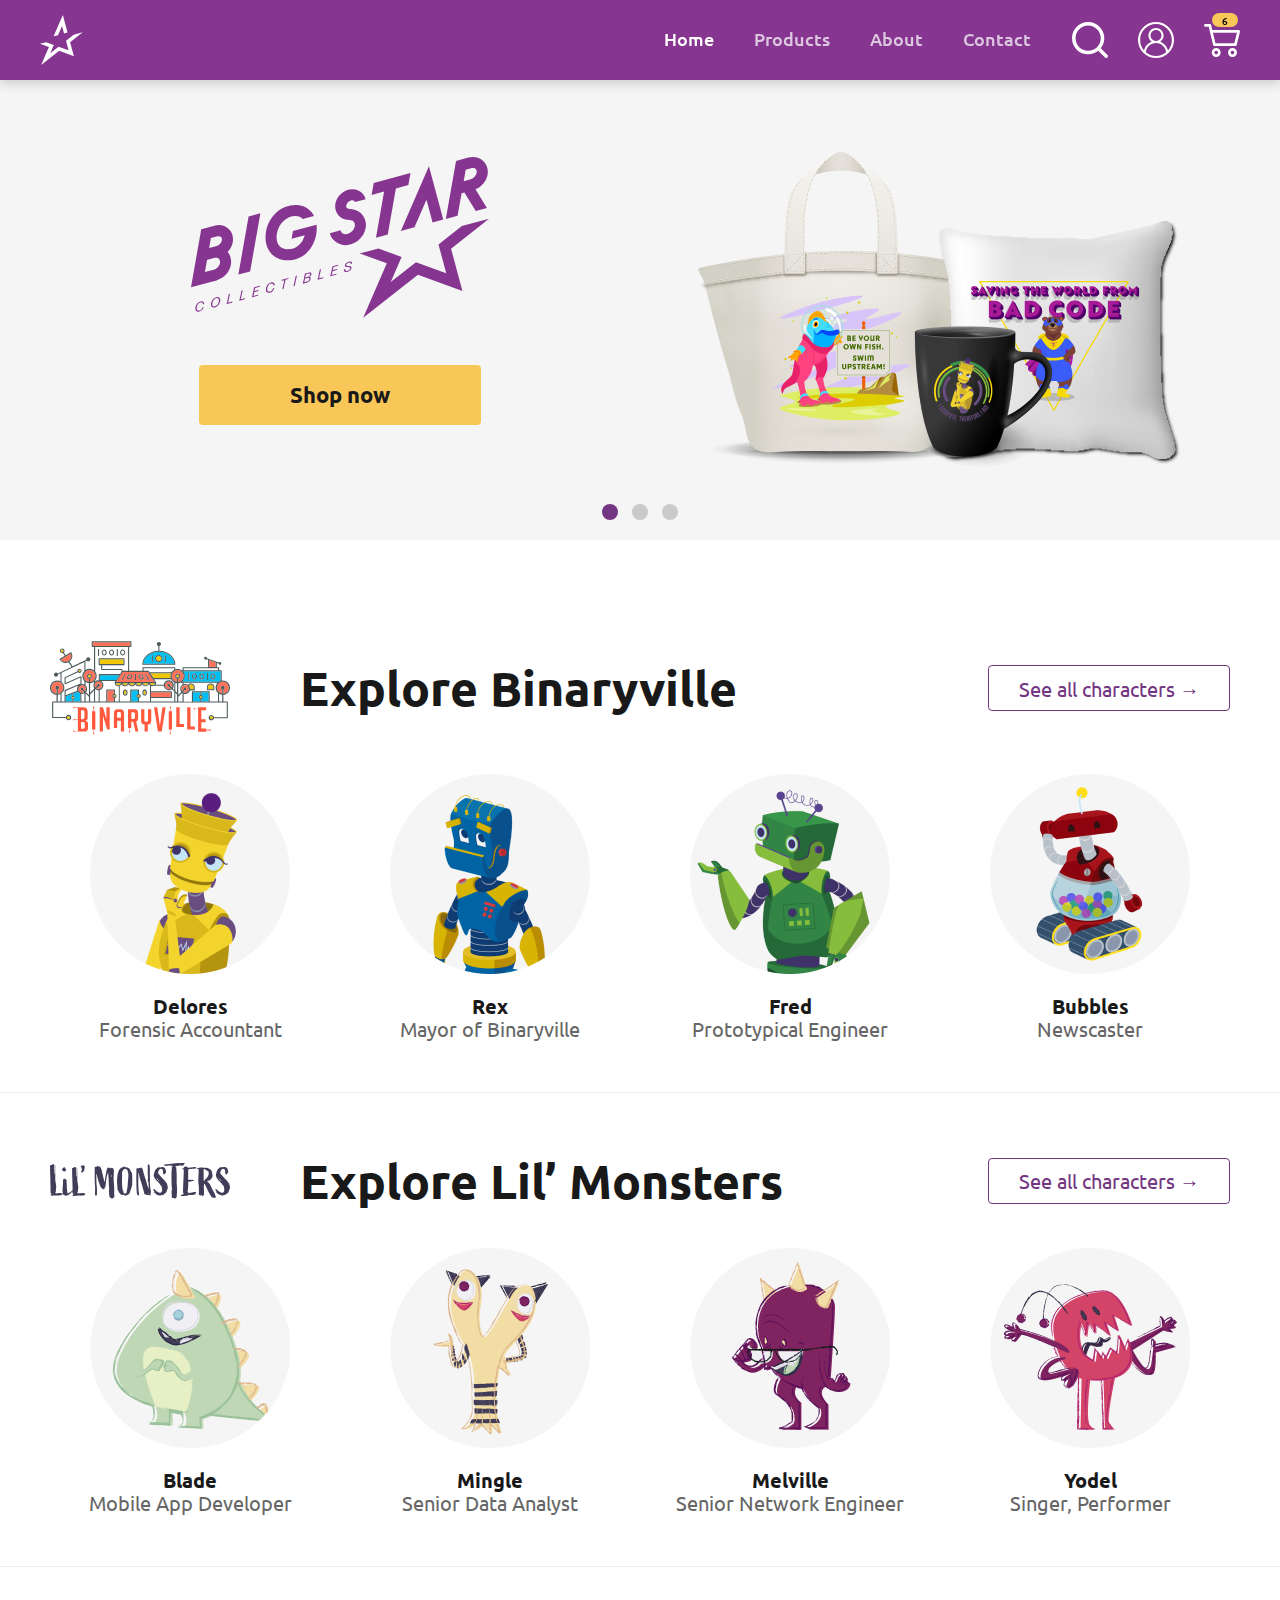
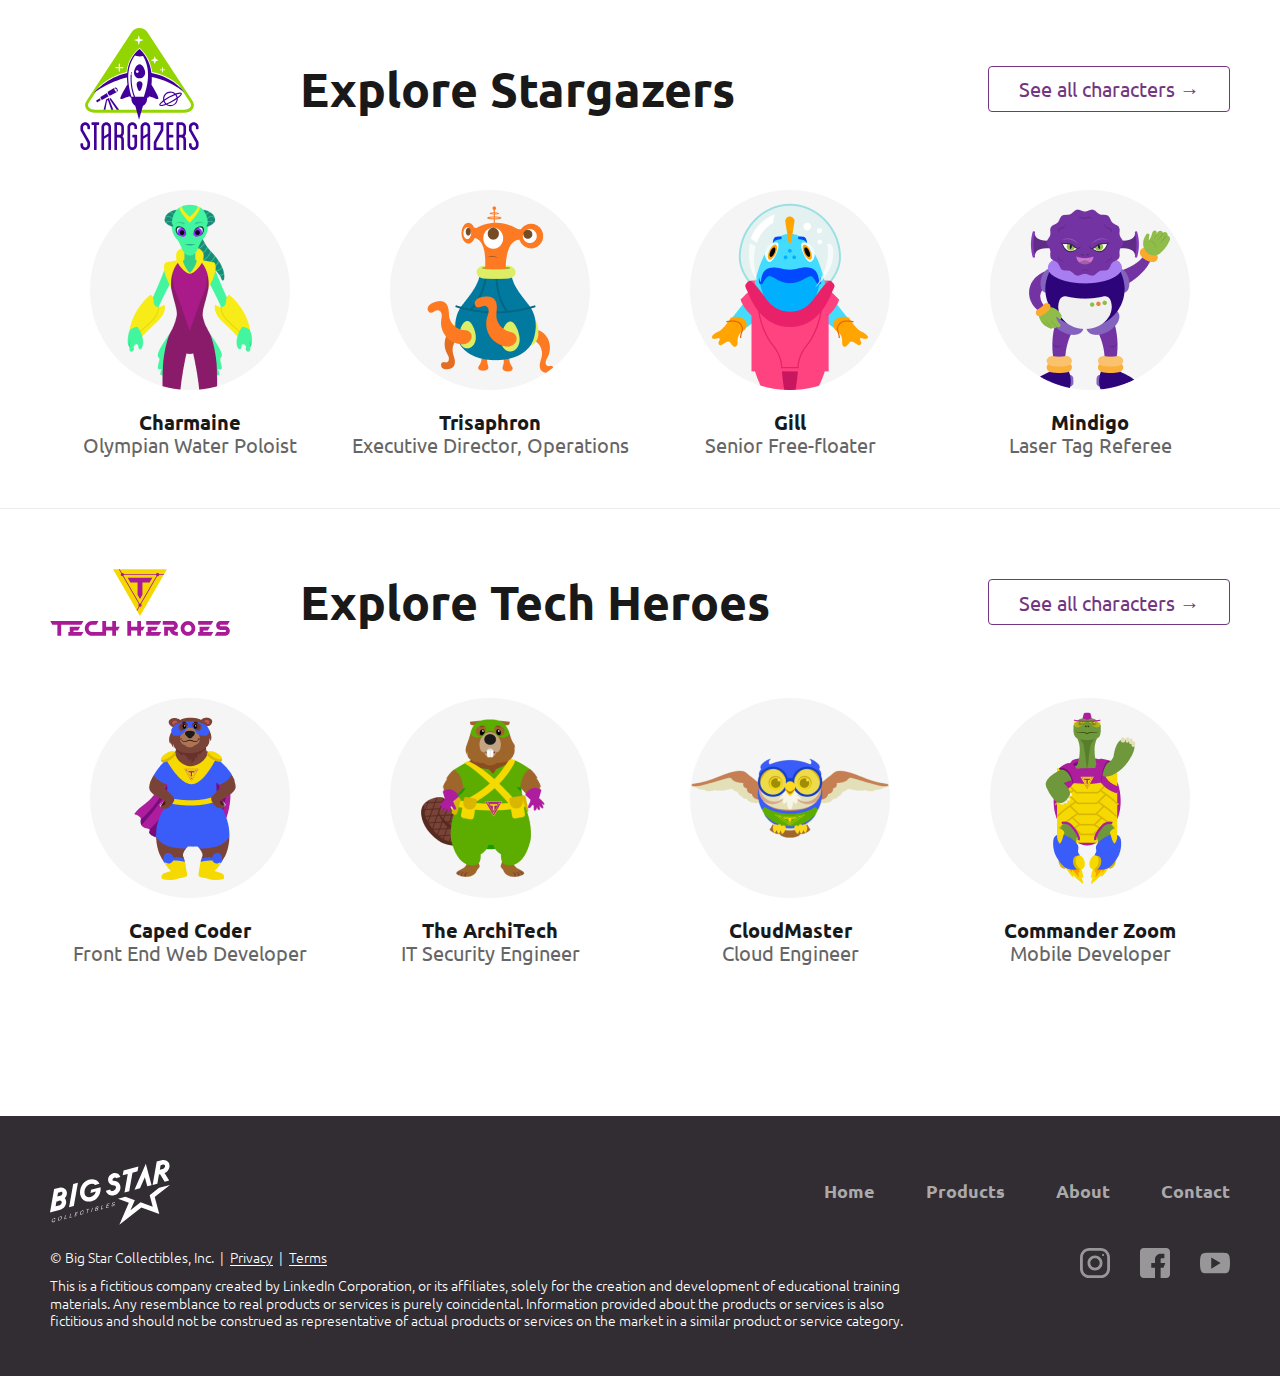
==== commit ca2ea1a5: "Add detail page for Blade" ====
--- a/index.html
+++ b/index.html
@@ -3,7 +3,7 @@
   <head>
     <meta charset="utf-8">
     <meta name="viewport" content="width=device-width, initial-scale=1, shrink-to-fit=no">
-    <meta name="description" content="">
+    <meta name="description" content="Big Star Collectibles provides unique, high-quality, authentic collectible items.">
     <title>Big Star Collectibles</title>
 
     <!-- stylesheets -->
@@ -184,7 +184,7 @@
             <dd class="title">Forensic Accountant</dd>
             <dd class="avatar"><img src="images/characters/avatar-Binaryville-Delores.png" width="200" height="200" alt="Avatar of Delores"></dd>
             <dd class="desc">Dolores robot is a computational genius who performs calculations for various Binaryville businesses and organizations. In her spare time, Dolores has been noodling on the creation of the perfect web browser that will make all other browsers obsolete. We're rooting for you, Dolores!</dd>
-            <dd><a href="#" id="more-delores" aria-labelledby="more-delores name-delores">See bio and products</a></dd>
+            <dd><a href="Character-Detail-Delores.html" id="more-delores" aria-labelledby="more-delores name-delores">See bio and products</a></dd>
           </div>
           <div data-full-img="images/characters/Binaryville-Rex.svg">
             <dt id="name-rex">Rex</dt>
@@ -222,7 +222,7 @@
             <dd class="title">Mobile App Developer</dd>
             <dd class="avatar"><img src="images/characters/avatar-Lil-Monsters-Blade.png" width="200" height="200" alt="Avatar of Blade"></dd>
             <dd class="desc">Blade freelances as a mobile app developer and has built some of the most popular Android and iOS apps used in modern monster society, including the award-winning Monster APPetite, which tracks calorie consumption and activity for the health-conscious monster. In his spare time, he competes in national agility contests with his border collie Winston.</dd>
-            <dd><a href="#" id="more-blade" aria-labelledby="more-blade name-blade">See bio and products</a></dd>
+            <dd><a href="Character-Detail-Blade.html" id="more-blade" aria-labelledby="more-blade name-blade">See bio and products</a></dd>
           </div>
           <div data-full-img="images/characters/Lil-Monsters-Mingle.png">
             <dt id="name-mingle">Mingle</dt>
@@ -344,7 +344,7 @@
         </ul>
       </figure>
       <img src="images/logo-big-star-H.svg" width="120" height="65" alt="Logo of Big Star Collectibles">
-      <p><small>&copy; Big Star Collectibles &nbsp;|&nbsp; <a href="#">Privacy</a> &nbsp;|&nbsp; <a href="#">Terms</a></small></p>
+      <p><small>&copy; Big Star Collectibles, Inc. &nbsp;|&nbsp; <a href="#">Privacy</a> &nbsp;|&nbsp; <a href="#">Terms</a></small></p>
       <p><small>This is a fictitious company created by LinkedIn Corporation, or its affiliates, solely for the creation and development of educational training materials. Any resemblance to real products or services is purely coincidental. Information provided about the products or services is also fictitious and should not be construed as representative of actual products or services on the market in a similar product or service category.</small></p>
     </footer>
 
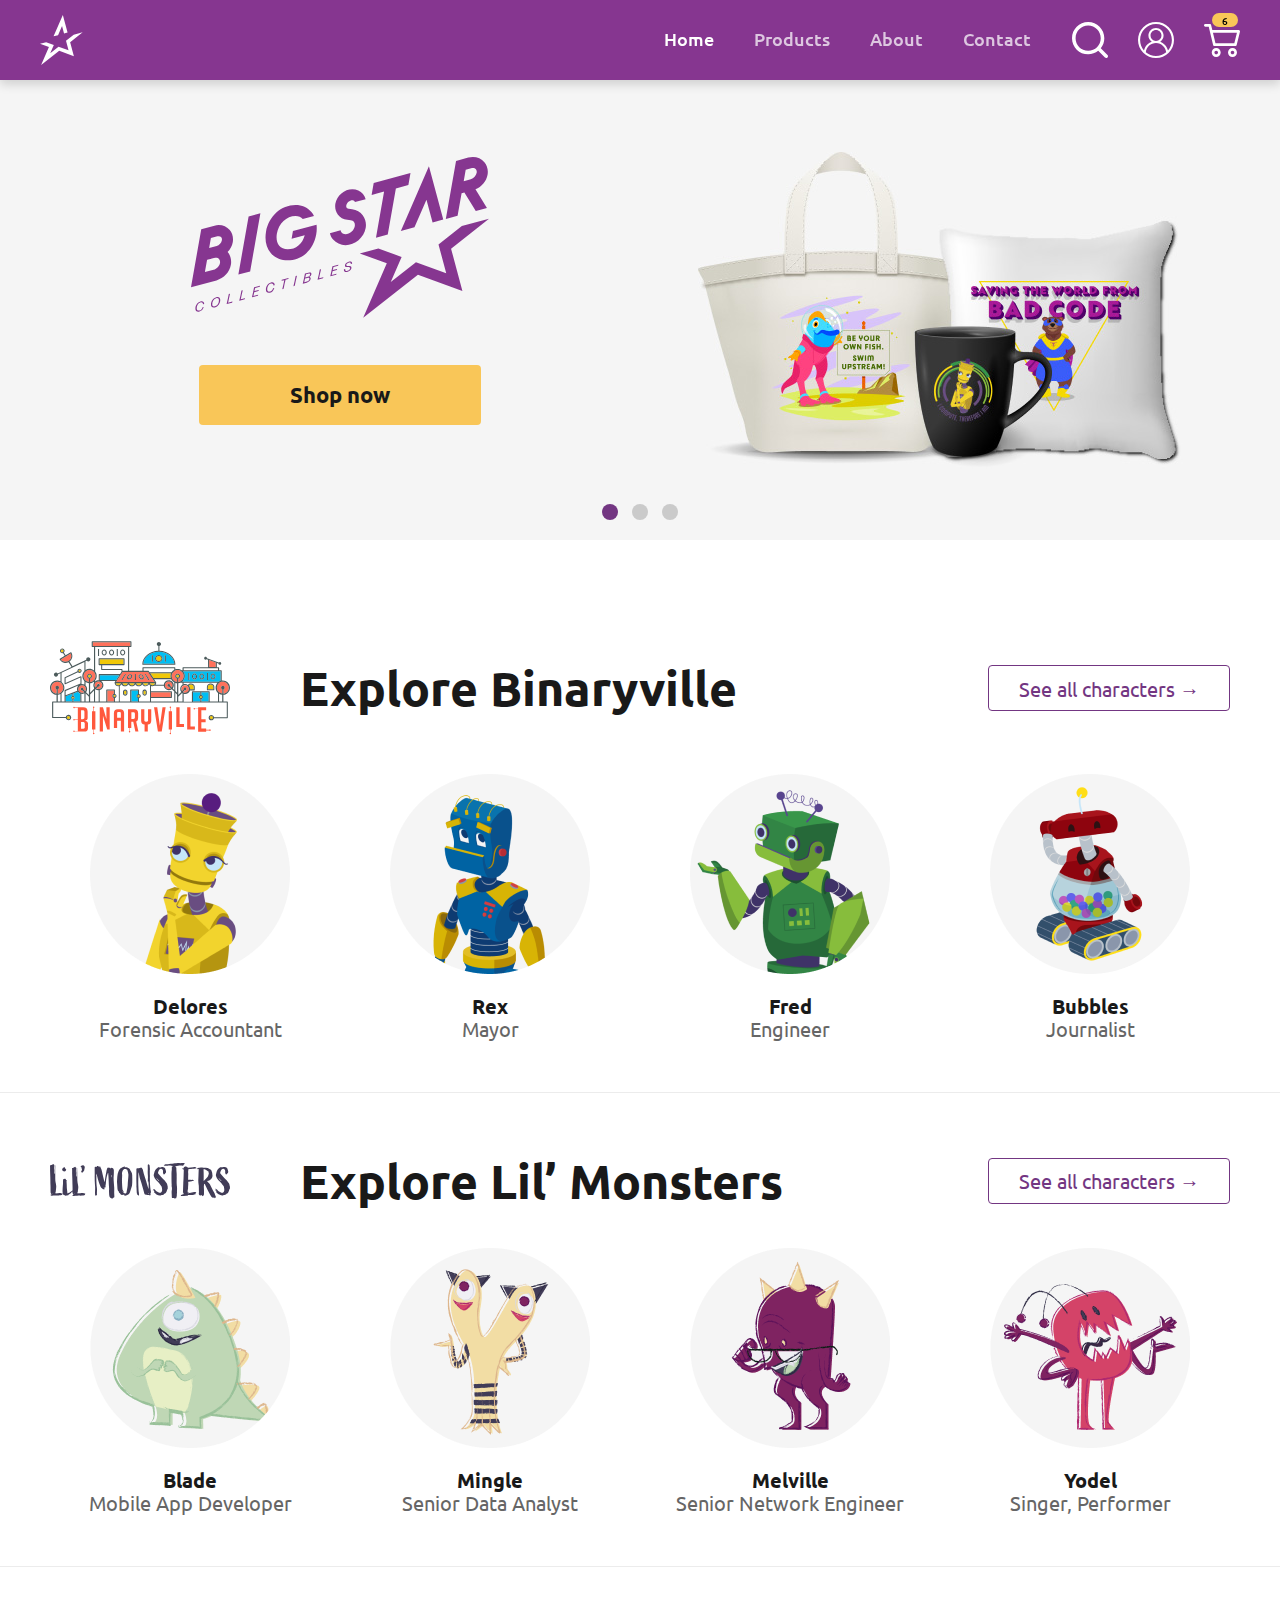
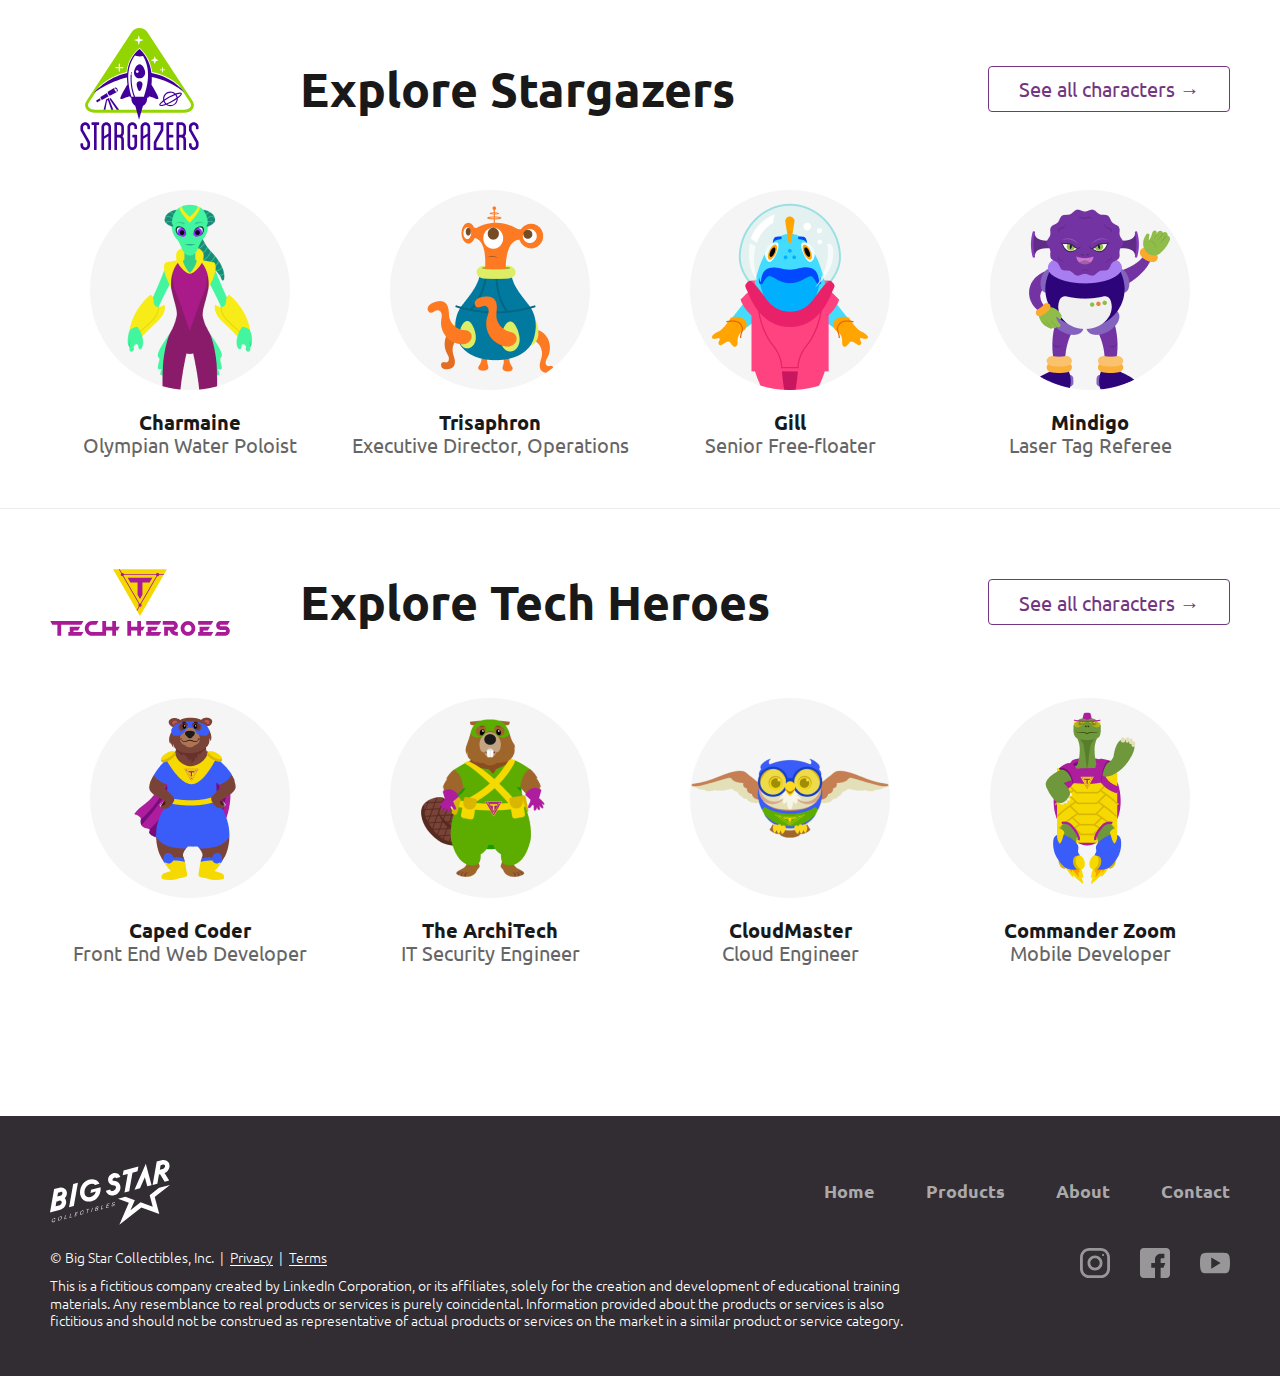
==== commit 626c0949: "Merge branch 'title_edits'" ====
--- a/index.html
+++ b/index.html
@@ -66,12 +66,12 @@
             </div><!-- / .wrapper -->
           </li>
           <li>
-            <a href="Static-About.html">About</a>
+            <a href="About.html">About</a>
             <div class="wrapper">
               <figure>
                 <figcaption>About Big Star Collectibles</figcaption>
                 <ul>
-                  <li><a href="Static-About.html">About us</a></li>
+                  <li><a href="About.html">About us</a></li>
                   <li><a href="#">Our story</a></li>
                   <li><a href="#">Our team</a></li>
                   <li><a href="#">FAQ</a></li>
@@ -183,26 +183,26 @@
             <dt id="name-delores">Delores</dt>
             <dd class="title">Forensic Accountant</dd>
             <dd class="avatar"><img src="images/characters/avatar-Binaryville-Delores.png" width="200" height="200" alt="Avatar of Delores"></dd>
-            <dd class="desc">Dolores robot is a computational genius who performs calculations for various Binaryville businesses and organizations. In her spare time, Dolores has been noodling on the creation of the perfect web browser that will make all other browsers obsolete. We're rooting for you, Dolores!</dd>
+            <dd class="desc">Delores robot is a computational genius who performs calculations for various Binaryville businesses and organizations. In her spare time, Delores has been noodling on the creation of the perfect web browser that will make all other browsers obsolete. We're rooting for you, Delores!</dd>
             <dd><a href="Character-Detail-Delores.html" id="more-delores" aria-labelledby="more-delores name-delores">See bio and products</a></dd>
           </div>
           <div data-full-img="images/characters/Binaryville-Rex.svg">
             <dt id="name-rex">Rex</dt>
-            <dd class="title">Mayor of Binaryville</dd>
+            <dd class="title">Mayor</dd>
             <dd class="avatar"><img src="images/characters/avatar-Binaryville-Rex.png" width="200" height="200" alt="Avatar of Rex"></dd>
             <dd class="desc">Rex is the Mayor of Binaryville and a well-loved personality in town. He rose to robotdom from a microprocessor plant on the south side of town, where many famous and influential robots before him were conceived.</dd>
             <dd><a href="#" id="more-rex" aria-labelledby="more-rex name-rex">See bio and products</a></dd>
           </div>
           <div data-full-img="images/characters/Binaryville-Fred.svg">
             <dt id="name-fred">Fred</dt>
-            <dd class="title">Prototypical Engineer</dd>
+            <dd class="title">Engineer</dd>
             <dd class="avatar"><img src="images/characters/avatar-Binaryville-Fred.png" width="200" height="200" alt="Avatar of Fred"></dd>
             <dd class="desc">Fred is inquisitive and creative, and always conjuring up ways to improve Binaryville and the lives of its inhabitants. He's been at the forefront of many inventions, but has a special affinity for improving the world through alternative energy and green living. Fred's engineering collaborations with the City of Binaryville have helped the city reduce its energy consumption year over year, and he's twice been awarded the highly coveted Binaryville Medallion of Honor.</dd>
             <dd><a href="#" id="more-fred" aria-labelledby="more-fred name-fred">See bio and products</a></dd>
           </div>
           <div data-full-img="images/characters/Binaryville-Bubbles.svg">
             <dt id="name-bubbles">Bubbles</dt>
-            <dd class="title">Newscaster</dd>
+            <dd class="title">Journalist</dd>
             <dd class="avatar"><img src="images/characters/avatar-Binaryville-Bubbles.png" width="200" height="200" alt="Avatar of Bubbles"></dd>
             <dd class="desc">Bubble Gum robot, or “Bubbles” for short, is from a family of track-footed robots that ­originated from an experiment melding candy vending machines with robotics in the early 1980s. Bubbles is a favorite of Binaryville, not just because she generously dispenses candy, but also because she has one of the more "bubbly" personalities of the villagers.</dd>
             <dd><a href="#" id="more-bubbles" aria-labelledby="more-bubbles name-bubbles">See bio and products</a></dd>
@@ -331,7 +331,7 @@
         <ul>
           <li><a href="index.html">Home</a></li>
           <li><a href="Product-List.html">Products</a></li>
-          <li><a href="Static-About.html">About</a></li>
+          <li><a href="About.html">About</a></li>
           <li><a href="Contact-Us.html">Contact</a></li>
         </ul>
       </nav>
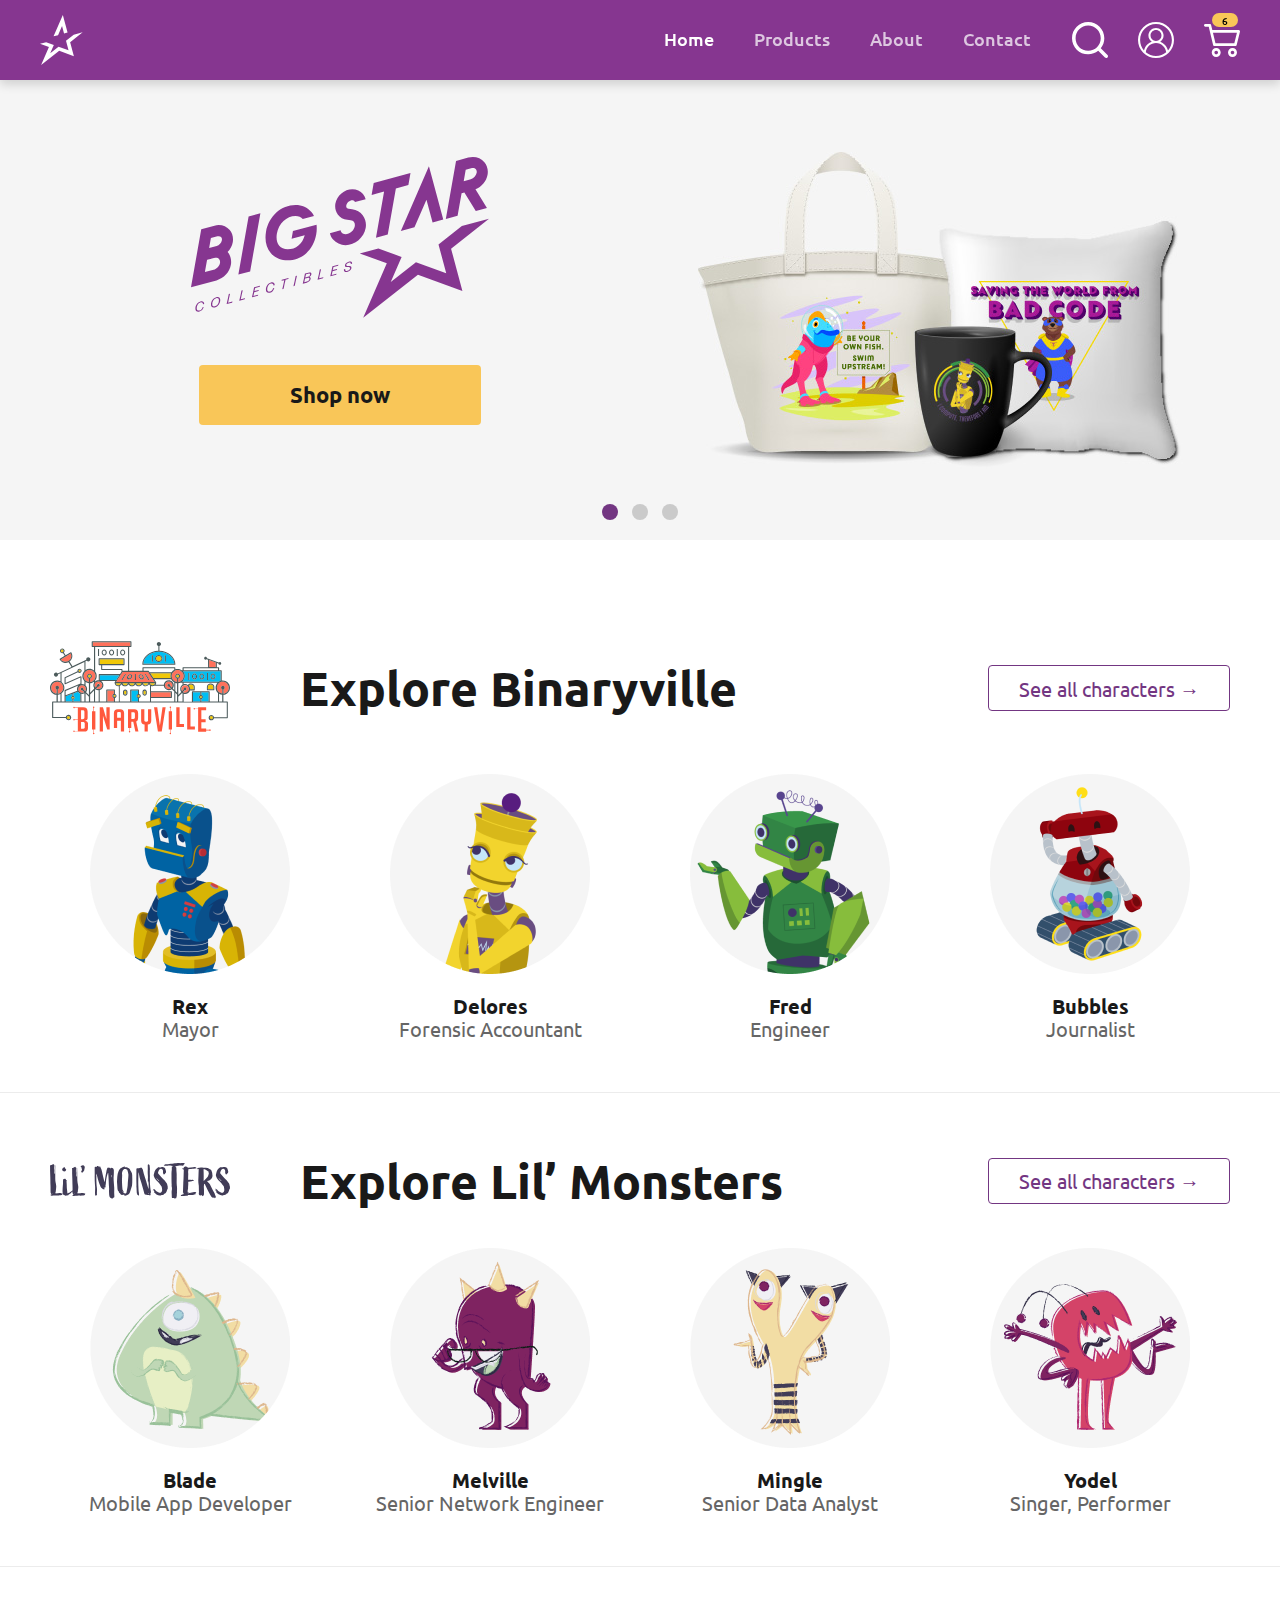
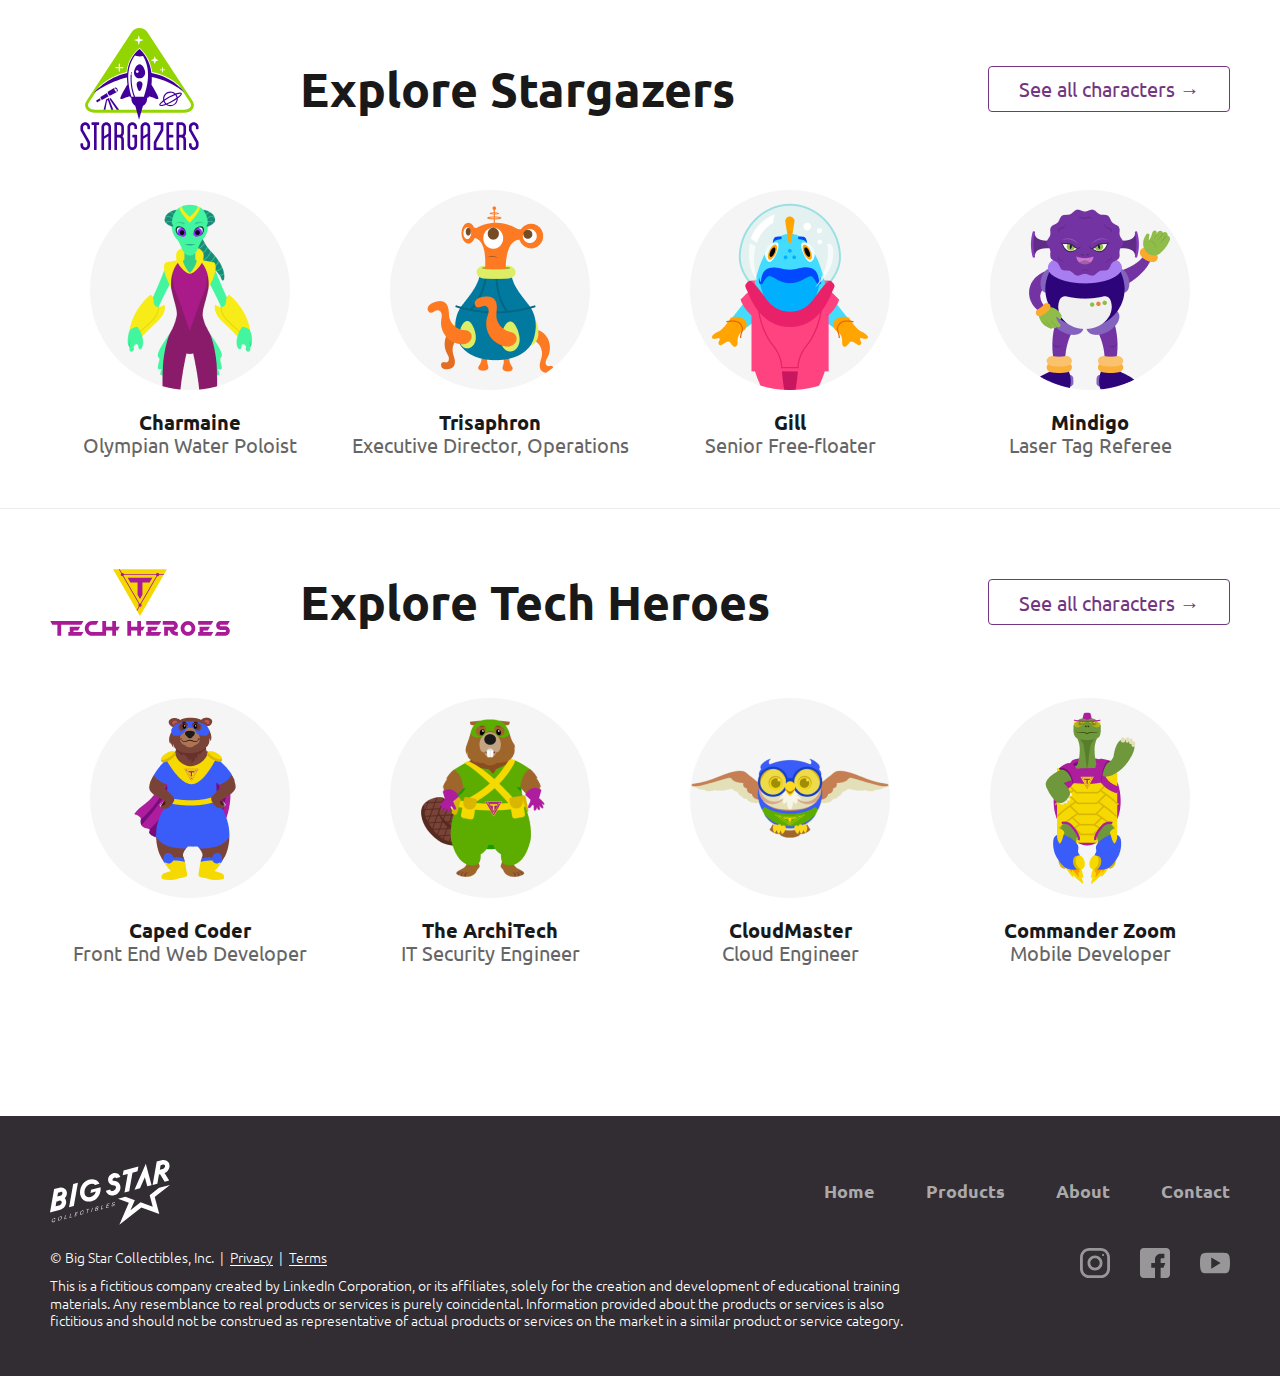
==== commit 5ed7f3d7: "Rearrange characters on index page" ====
--- a/index.html
+++ b/index.html
@@ -179,19 +179,19 @@
           <a href="Characters-by-Collection.html" class="button bordered grape" id="more-binaryville" aria-labelledby="more-binaryville name-binaryville">See all characters <span class="arrow" aria-hidden="true">&rarr;</span></a>
         </header>
         <dl class="char-list">
+          <div data-full-img="images/characters/Binaryville-Rex.svg">
+            <dt id="name-rex">Rex</dt>
+            <dd class="title">Mayor</dd>
+            <dd class="avatar"><img src="images/characters/avatar-Binaryville-Rex.png" width="200" height="200" alt="Avatar of Rex"></dd>
+            <dd class="desc">Rex is the Mayor of Binaryville and a well-loved personality in town. He rose to robotdom from a microprocessor plant on the south side of town, where many famous and influential robots before him were conceived.</dd>
+            <dd><a href="#" id="more-rex" aria-labelledby="more-rex name-rex">See bio and products</a></dd>
+          </div>
           <div data-full-img="images/characters/Binaryville-Delores.svg">
             <dt id="name-delores">Delores</dt>
             <dd class="title">Forensic Accountant</dd>
             <dd class="avatar"><img src="images/characters/avatar-Binaryville-Delores.png" width="200" height="200" alt="Avatar of Delores"></dd>
             <dd class="desc">Delores robot is a computational genius who performs calculations for various Binaryville businesses and organizations. In her spare time, Delores has been noodling on the creation of the perfect web browser that will make all other browsers obsolete. We're rooting for you, Delores!</dd>
             <dd><a href="Character-Detail-Delores.html" id="more-delores" aria-labelledby="more-delores name-delores">See bio and products</a></dd>
-          </div>
-          <div data-full-img="images/characters/Binaryville-Rex.svg">
-            <dt id="name-rex">Rex</dt>
-            <dd class="title">Mayor</dd>
-            <dd class="avatar"><img src="images/characters/avatar-Binaryville-Rex.png" width="200" height="200" alt="Avatar of Rex"></dd>
-            <dd class="desc">Rex is the Mayor of Binaryville and a well-loved personality in town. He rose to robotdom from a microprocessor plant on the south side of town, where many famous and influential robots before him were conceived.</dd>
-            <dd><a href="#" id="more-rex" aria-labelledby="more-rex name-rex">See bio and products</a></dd>
           </div>
           <div data-full-img="images/characters/Binaryville-Fred.svg">
             <dt id="name-fred">Fred</dt>
@@ -224,19 +224,19 @@
             <dd class="desc">Blade freelances as a mobile app developer and has built some of the most popular Android and iOS apps used in modern monster society, including the award-winning Monster APPetite, which tracks calorie consumption and activity for the health-conscious monster. In his spare time, he competes in national agility contests with his border collie Winston.</dd>
             <dd><a href="Character-Detail-Blade.html" id="more-blade" aria-labelledby="more-blade name-blade">See bio and products</a></dd>
           </div>
+          <div data-full-img="images/characters/Lil-Monsters-Melville.png">
+            <dt id="name-melville">Melville</dt>
+            <dd class="title">Senior Network Engineer</dd>
+            <dd class="avatar"><img src="images/characters/avatar-Lil-Monsters-Melville.png" width="200" height="200" alt="Avatar of Melville"></dd>
+            <dd class="desc">Setting up computer networks has always come easily to Melville. In his role as Senior Network Engineer for Landon Hotel, Melville builds complex blueprints for communication networks, a task that requires enormous attention to detail and patience. When not at work, Melville chooses less taxing mental activities, like hiking in the hills near his Silicon Valley home.</dd>
+            <dd><a href="#" id="more-melville" aria-labelledby="more-melville name-melville">See bio and products</a></dd>
+          </div>
           <div data-full-img="images/characters/Lil-Monsters-Mingle.png">
             <dt id="name-mingle">Mingle</dt>
             <dd class="title">Senior Data Analyst</dd>
             <dd class="avatar"><img src="images/characters/avatar-Lil-Monsters-Mingle.png" width="200" height="200" alt="Avatar of Mingle"></dd>
             <dd class="desc">Mingle excels at doing twice the work in half the time, with pinpoint accuracy.  These skills serve her well in her role as Senior Data Analyst for an international cloud computing company. She's also got a penchant for ballroom dance, line dancing, and pretty much any kind of activity that lets her groove to music.</dd>
             <dd><a href="#" id="more-mingle" aria-labelledby="more-mingle name-mingle">See bio and products</a></dd>
-          </div>
-          <div data-full-img="images/characters/Lil-Monsters-Melville.png">
-            <dt id="name-melville">Melville</dt>
-            <dd class="title">Senior Network Engineer</dd>
-            <dd class="avatar"><img src="images/characters/avatar-Lil-Monsters-Melville.png" width="200" height="200" alt="Avatar of Melville"></dd>
-            <dd class="desc">Setting up computer networks has always come easily to Melville. In his role as Senior Network Engineer for Landon Hotel, Melville builds complex blueprints for communication networks, a task that requires enormous attention to detail and patience. When not at work, Melville chooses less taxing mental activities, like hiking in the hills near his Silicon Valley home.</dd>
-            <dd><a href="#" id="more-melville" aria-labelledby="more-melville name-melville">See bio and products</a></dd>
           </div>
           <div data-full-img="images/characters/Lil-Monsters-Yodel.png">
             <dt id="name-yodel">Yodel</dt>
@@ -280,7 +280,7 @@
             <dt id="name-mindigo">Mindigo</dt>
             <dd class="title">Laser Tag Referee</dd>
             <dd class="avatar"><img src="images/characters/avatar-Stargazers-Mindigo.png" width="200" height="200" alt="Avatar of Mindigo"></dd>
-            <dd class="desc">Transportation Technologist Mindigo earned the nickname “MindiGoGo” because of her tireless work in advanced travel and commodity conveyance. After earning a degree in transportation from Amethystopia’s premiere technical college, Mindigo quickly rolled up  through company ranks from cargo hauler to conveyance savant. She is recipient of the coveted Presidential Medal of Moving Stuff.</dd>
+            <dd class="desc">Transportation Technologist Mindigo earned the nickname “MindiGoGo” because of her tireless work in advanced travel and commodity conveyance. After earning a degree in transportation from Amethystopia’s premiere technical college, Mindigo quickly rolled up through the company ranks from cargo hauler to conveyance savant. She is the recipient of the coveted Presidential Medal of Moving Stuff.</dd>
             <dd><a href="#" id="more-mindigo" aria-labelledby="more-mindigo name-mindigo">See bio and products</a></dd>
           </div>
         </dl>
@@ -311,7 +311,7 @@
             <dt id="name-cloudmaster">CloudMaster</dt>
             <dd class="title">Cloud Engineer</dd>
             <dd class="avatar"><img src="images/characters/avatar-Tech-Heroes-CloudMaster.png" width="200" height="200" alt="Avatar of CloudMaster"></dd>
-            <dd class="desc">Owen, AKA the "CloudMaster," soars above the technological skies offering cloud infrastructure support wherever it's needed. Owen also excels at standup comedy and is considered by many to be a real hoot.</dd>
+            <dd class="desc">Owen, also known as the "CloudMaster," soars above the technological skies offering cloud infrastructure support wherever it's needed. Owen also excels at standup comedy and is considered by many to be a real hoot.</dd>
             <dd><a href="#" id="more-cloudmaster" aria-labelledby="more-cloudmaster name-cloudmaster">See bio and products</a></dd>
           </div>
           <div data-full-img="images/characters/Tech-Heroes-Commander-Zoom.svg">
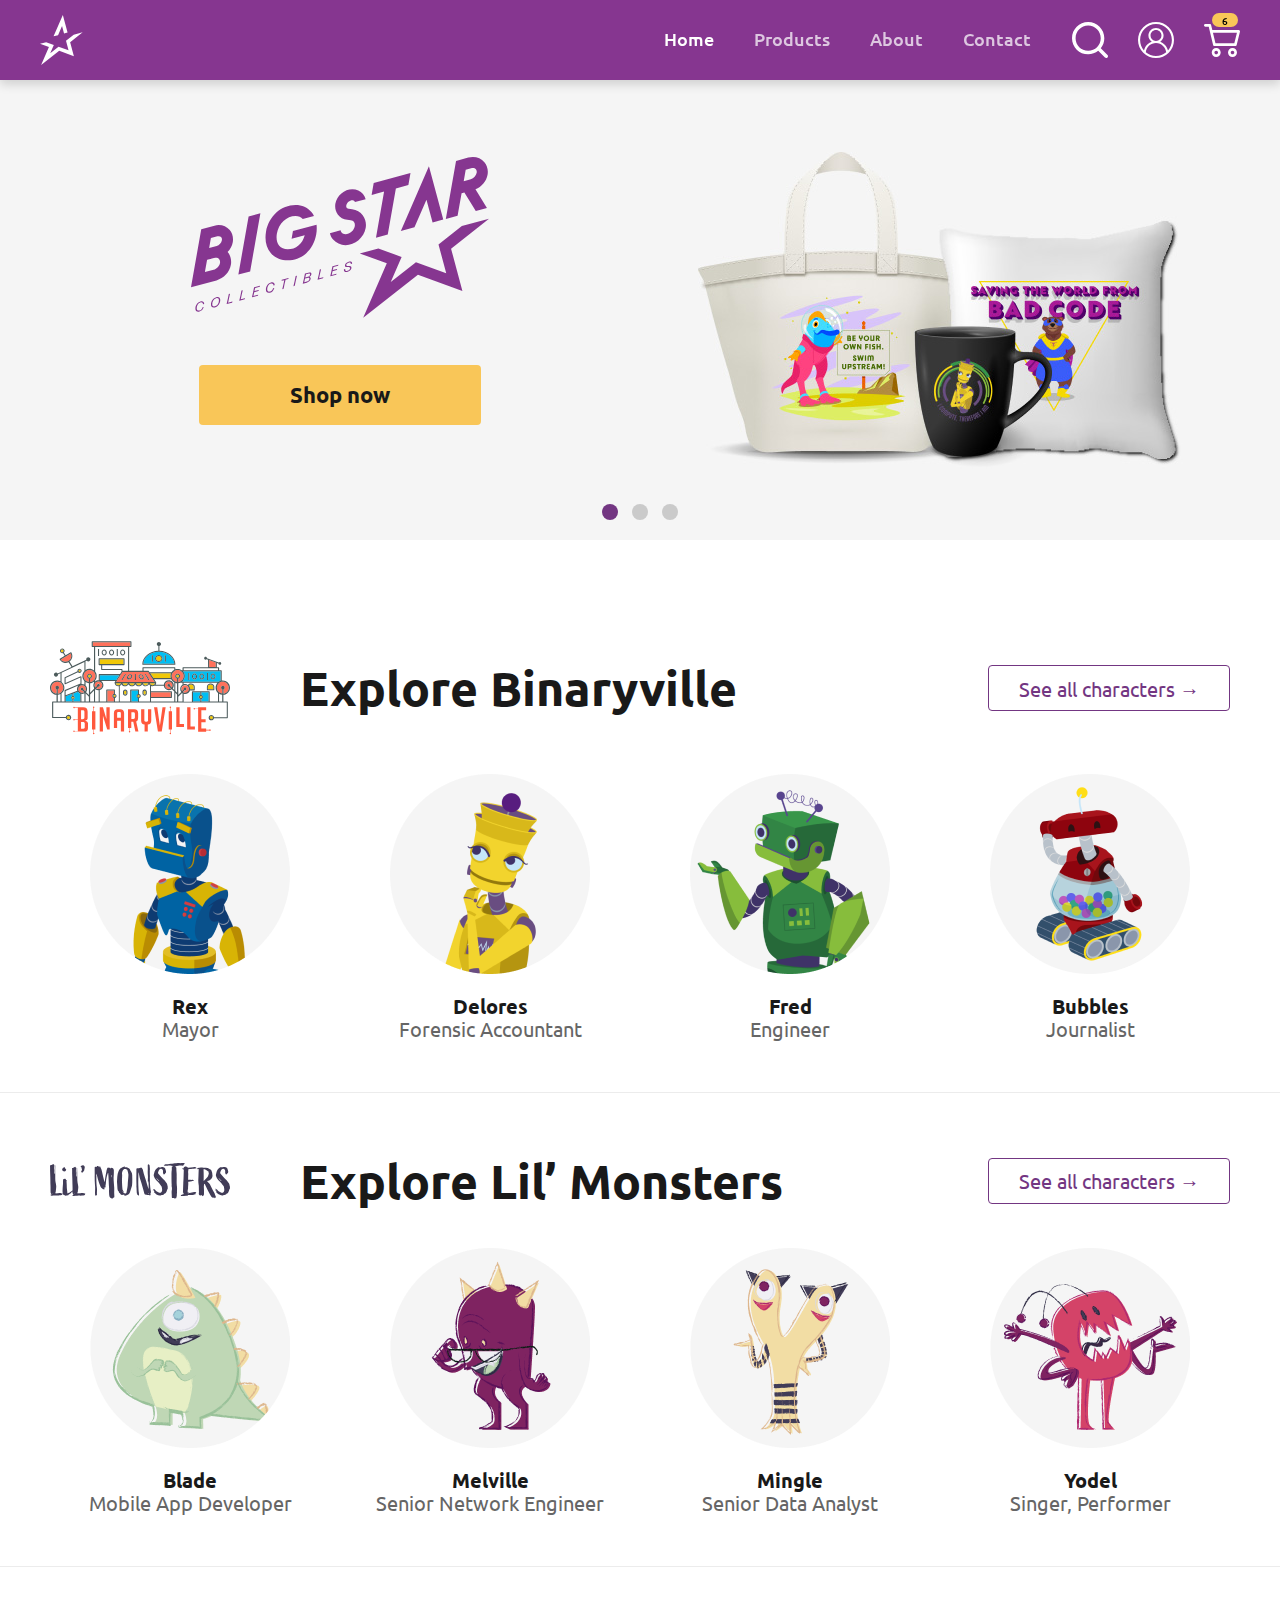
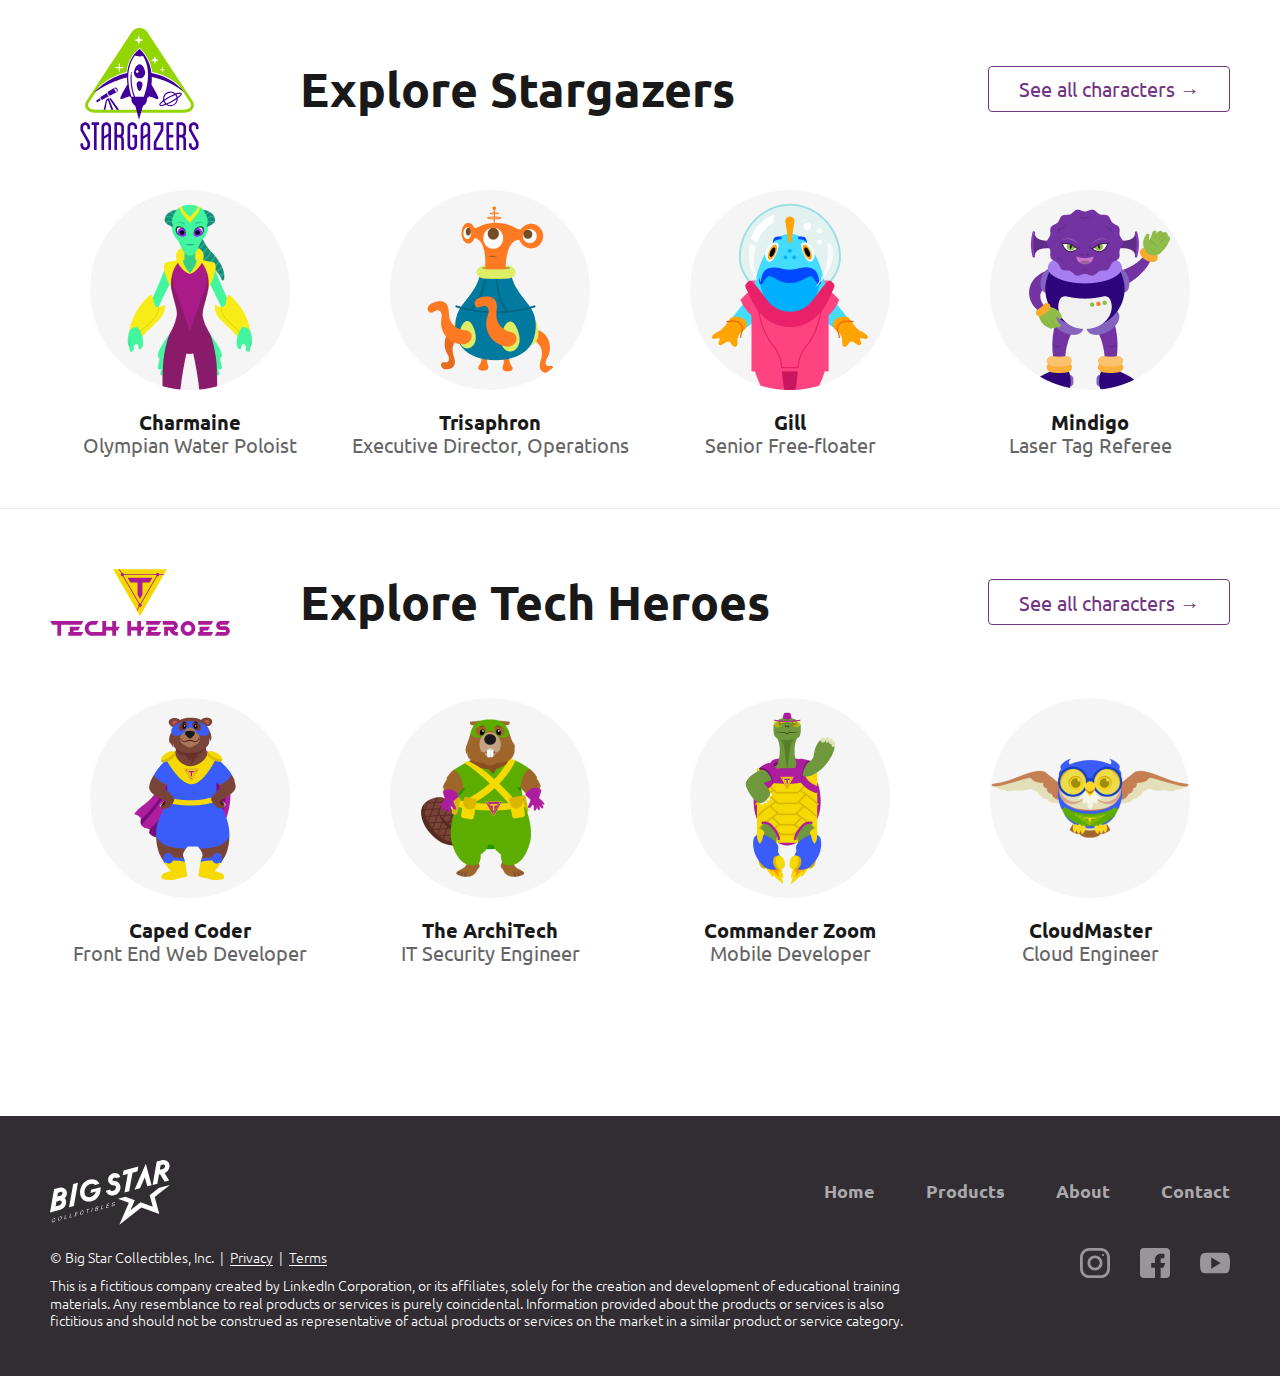
==== commit 2c54fa8b: "Reorder Commander Zoom on index page" ====
--- a/index.html
+++ b/index.html
@@ -307,19 +307,19 @@
             <dd class="desc">Computer security gnawing at you? Sounds like a job for the ArchiTech! This clever beaver will build a fortress of security around your computer system as meticulously as he builds dams.</dd>
             <dd><a href="#" id="more-the-architech" aria-labelledby="more-the-architech name-the-architech">See bio and products</a></dd>
           </div>
+          <div data-full-img="images/characters/Tech-Heroes-Commander-Zoom.svg">
+            <dt id="name-commander-zoom">Commander Zoom</dt>
+            <dd class="title">Mobile Developer</dd>
+            <dd class="avatar"><img src="images/characters/avatar-Tech-Heroes-Commander-Zoom.png" width="200" height="200" alt="Avatar of Commander Zoom"></dd>
+            <dd class="desc">Zoom is the Technivores' foremost expert on mobile development and advocates for mobile-optimization and responsive design at every opportunity. Zoom is known for doing flybys and air stunts just for fun.</dd>
+            <dd><a href="#" id="more-commander-zoom" aria-labelledby="more-commander-zoom name-commander-zoom">See bio and products</a></dd>
+          </div>
           <div data-full-img="images/characters/Tech-Heroes-CloudMaster.svg">
             <dt id="name-cloudmaster">CloudMaster</dt>
             <dd class="title">Cloud Engineer</dd>
             <dd class="avatar"><img src="images/characters/avatar-Tech-Heroes-CloudMaster.png" width="200" height="200" alt="Avatar of CloudMaster"></dd>
             <dd class="desc">Owen, also known as the "CloudMaster," soars above the technological skies offering cloud infrastructure support wherever it's needed. Owen also excels at standup comedy and is considered by many to be a real hoot.</dd>
             <dd><a href="#" id="more-cloudmaster" aria-labelledby="more-cloudmaster name-cloudmaster">See bio and products</a></dd>
-          </div>
-          <div data-full-img="images/characters/Tech-Heroes-Commander-Zoom.svg">
-            <dt id="name-commander-zoom">Commander Zoom</dt>
-            <dd class="title">Mobile Developer</dd>
-            <dd class="avatar"><img src="images/characters/avatar-Tech-Heroes-Commander-Zoom.png" width="200" height="200" alt="Avatar of Commander Zoom"></dd>
-            <dd class="desc">Zoom is the Technivores' foremost expert on mobile development and advocates for mobile-optimization and responsive design at every opportunity. Zoom is known for doing flybys and air stunts just for fun.</dd>
-            <dd><a href="#" id="more-commander-zoom" aria-labelledby="more-commander-zoom name-commander-zoom">See bio and products</a></dd>
           </div>
         </dl>
       </section><!-- / .collection.tech-heroes -->
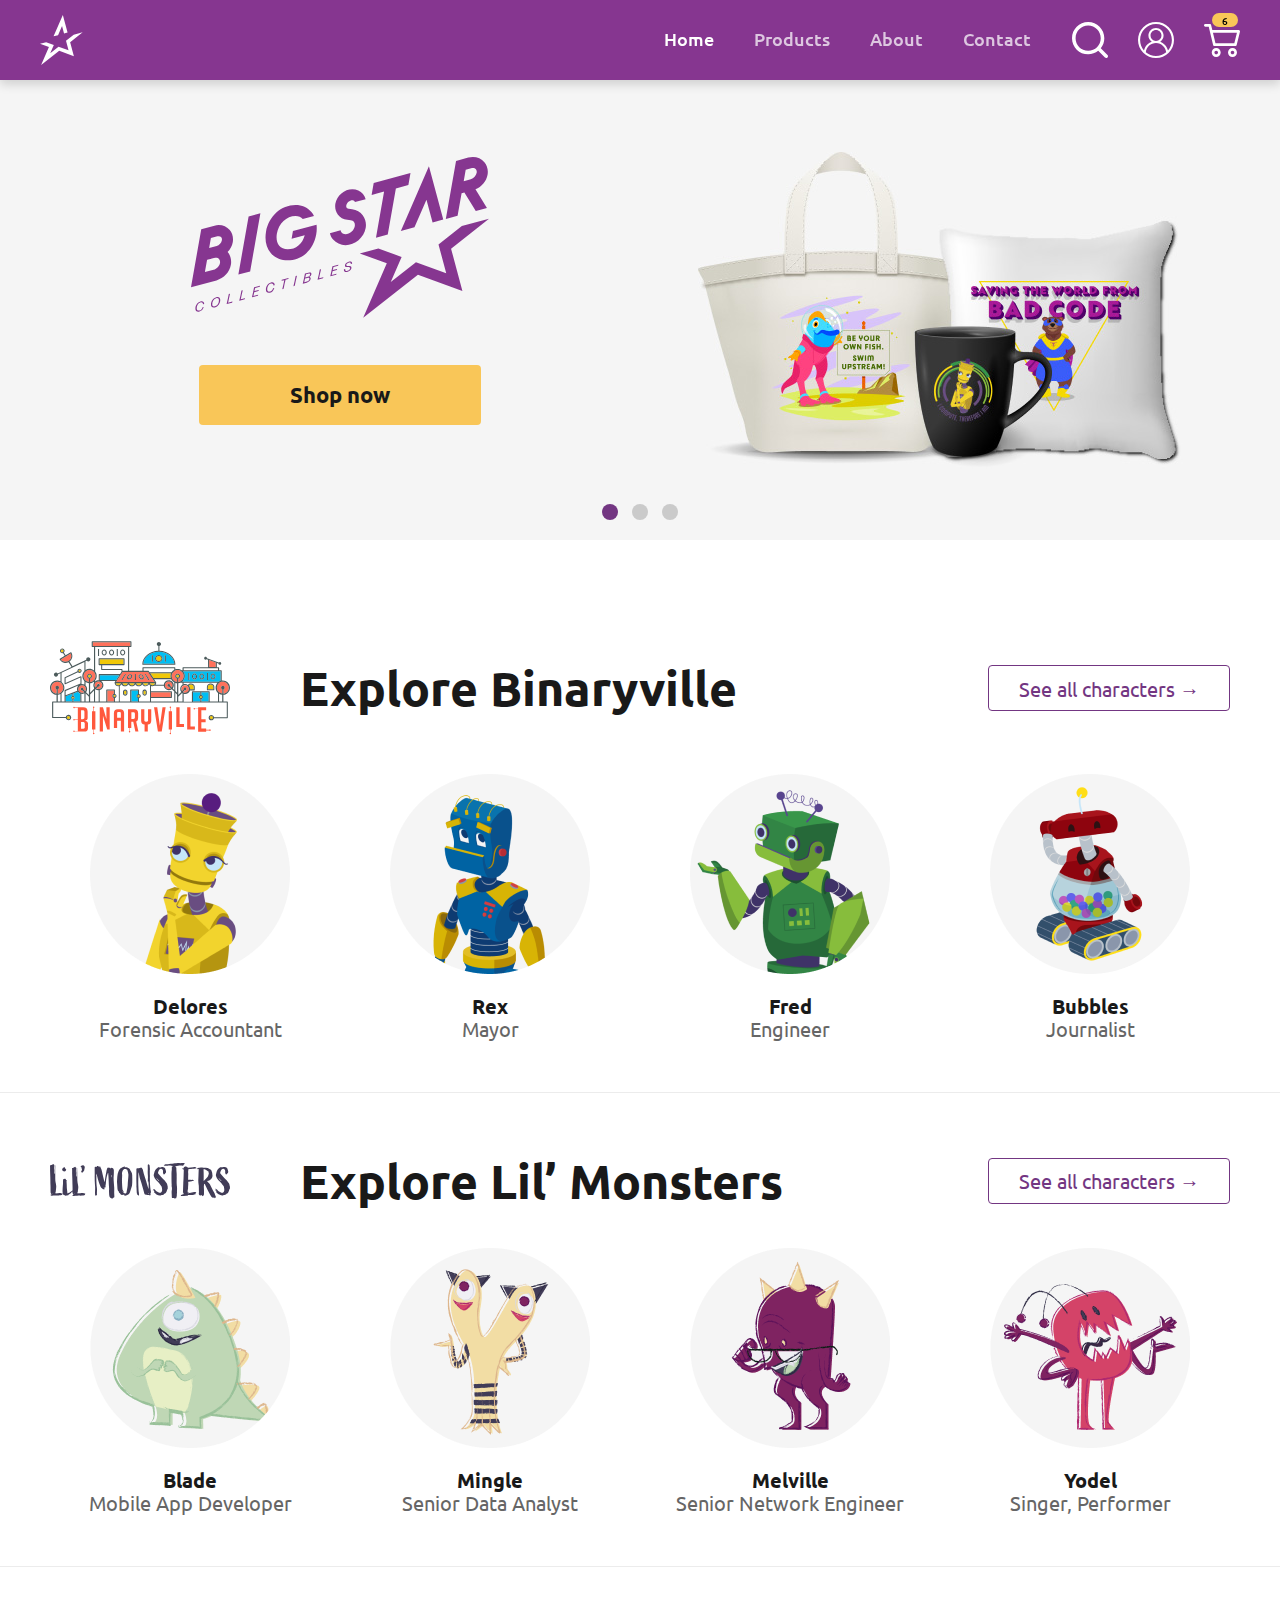
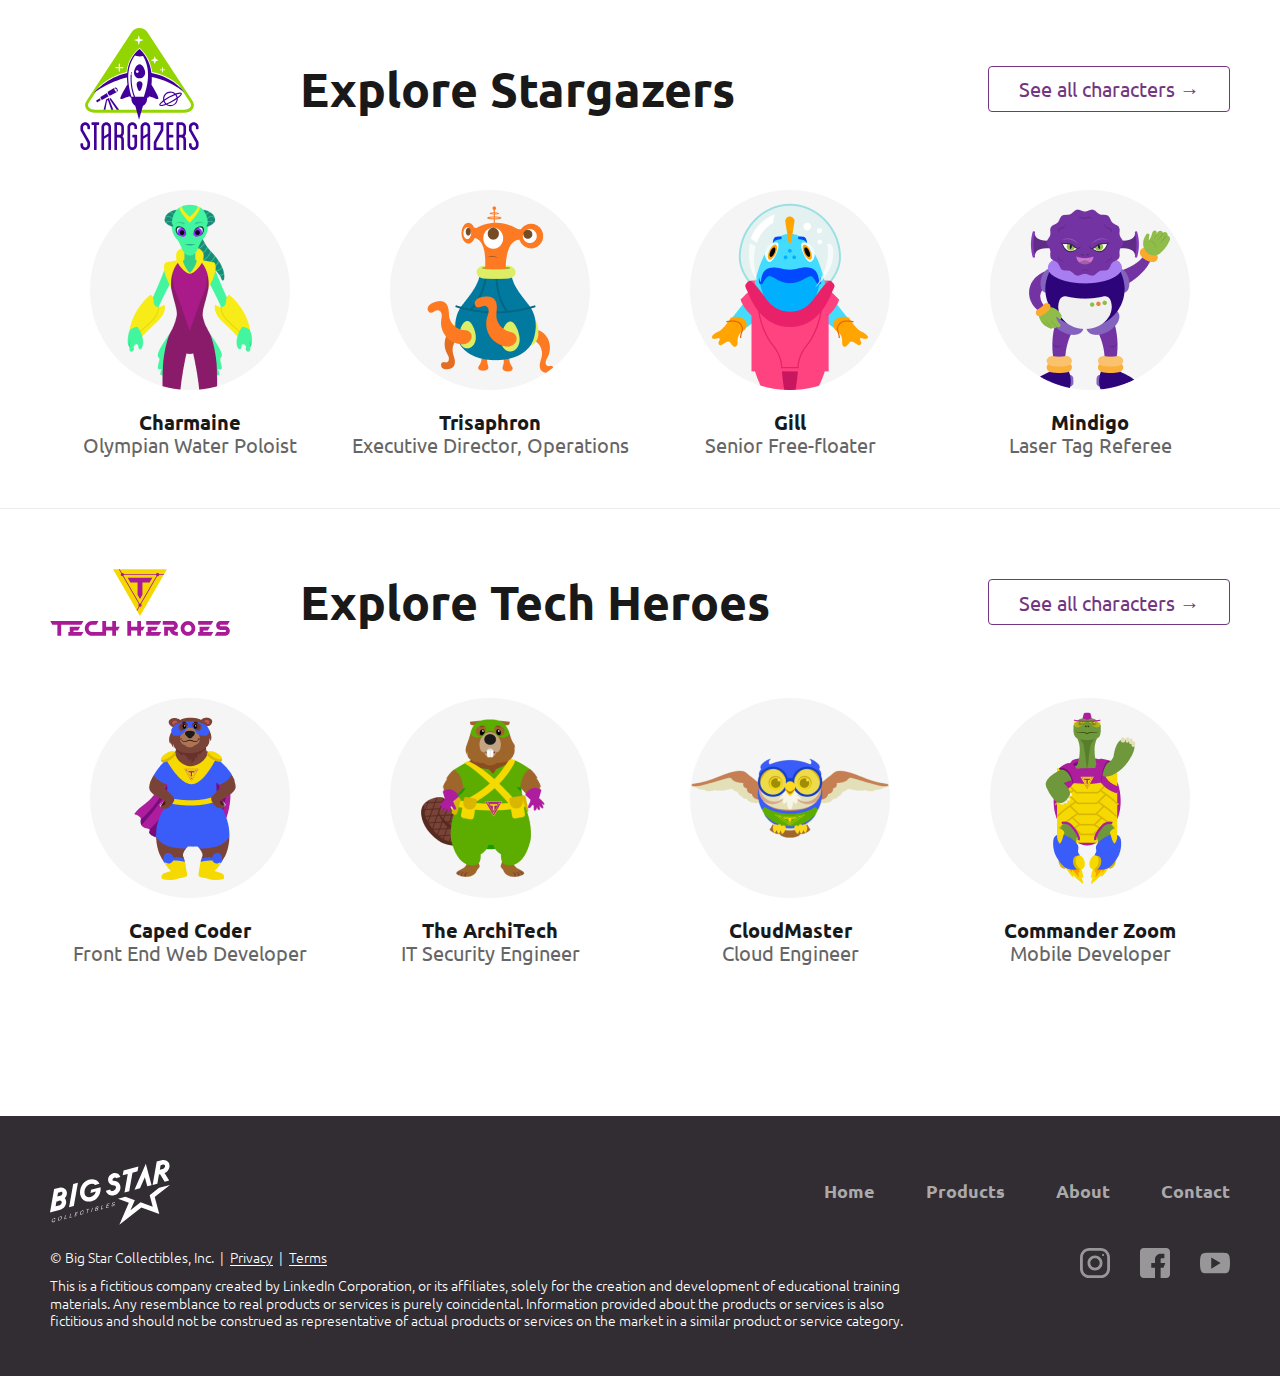
==== commit 96e0e7ac: "Initial Commit" ====
--- a/index.html
+++ b/index.html
@@ -179,19 +179,19 @@
           <a href="Characters-by-Collection.html" class="button bordered grape" id="more-binaryville" aria-labelledby="more-binaryville name-binaryville">See all characters <span class="arrow" aria-hidden="true">&rarr;</span></a>
         </header>
         <dl class="char-list">
+          <div data-full-img="images/characters/Binaryville-Delores.svg">
+            <dt id="name-delores">Delores</dt>
+            <dd class="title">Forensic Accountant</dd>
+            <dd class="avatar"><img src="images/characters/avatar-Binaryville-Delores.png" width="200" height="200" alt="Avatar of Delores"></dd>
+            <dd class="desc">Delores robot is a computational genius who performs calculations for various Binaryville businesses and organizations. In her spare time, Delores has been noodling on the creation of the perfect web browser that will make all other browsers obsolete. We're rooting for you, Delores!</dd>
+            <dd><a href="Character-Detail-Delores.html" id="more-delores" aria-labelledby="more-delores name-delores">See bio and products</a></dd>
+          </div>
           <div data-full-img="images/characters/Binaryville-Rex.svg">
             <dt id="name-rex">Rex</dt>
             <dd class="title">Mayor</dd>
             <dd class="avatar"><img src="images/characters/avatar-Binaryville-Rex.png" width="200" height="200" alt="Avatar of Rex"></dd>
             <dd class="desc">Rex is the Mayor of Binaryville and a well-loved personality in town. He rose to robotdom from a microprocessor plant on the south side of town, where many famous and influential robots before him were conceived.</dd>
             <dd><a href="#" id="more-rex" aria-labelledby="more-rex name-rex">See bio and products</a></dd>
-          </div>
-          <div data-full-img="images/characters/Binaryville-Delores.svg">
-            <dt id="name-delores">Delores</dt>
-            <dd class="title">Forensic Accountant</dd>
-            <dd class="avatar"><img src="images/characters/avatar-Binaryville-Delores.png" width="200" height="200" alt="Avatar of Delores"></dd>
-            <dd class="desc">Delores robot is a computational genius who performs calculations for various Binaryville businesses and organizations. In her spare time, Delores has been noodling on the creation of the perfect web browser that will make all other browsers obsolete. We're rooting for you, Delores!</dd>
-            <dd><a href="Character-Detail-Delores.html" id="more-delores" aria-labelledby="more-delores name-delores">See bio and products</a></dd>
           </div>
           <div data-full-img="images/characters/Binaryville-Fred.svg">
             <dt id="name-fred">Fred</dt>
@@ -224,19 +224,19 @@
             <dd class="desc">Blade freelances as a mobile app developer and has built some of the most popular Android and iOS apps used in modern monster society, including the award-winning Monster APPetite, which tracks calorie consumption and activity for the health-conscious monster. In his spare time, he competes in national agility contests with his border collie Winston.</dd>
             <dd><a href="Character-Detail-Blade.html" id="more-blade" aria-labelledby="more-blade name-blade">See bio and products</a></dd>
           </div>
+          <div data-full-img="images/characters/Lil-Monsters-Mingle.png">
+            <dt id="name-mingle">Mingle</dt>
+            <dd class="title">Senior Data Analyst</dd>
+            <dd class="avatar"><img src="images/characters/avatar-Lil-Monsters-Mingle.png" width="200" height="200" alt="Avatar of Mingle"></dd>
+            <dd class="desc">Mingle excels at doing twice the work in half the time, with pinpoint accuracy.  These skills serve her well in her role as Senior Data Analyst for an international cloud computing company. She's also got a penchant for ballroom dance, line dancing, and pretty much any kind of activity that lets her groove to music.</dd>
+            <dd><a href="#" id="more-mingle" aria-labelledby="more-mingle name-mingle">See bio and products</a></dd>
+          </div>
           <div data-full-img="images/characters/Lil-Monsters-Melville.png">
             <dt id="name-melville">Melville</dt>
             <dd class="title">Senior Network Engineer</dd>
             <dd class="avatar"><img src="images/characters/avatar-Lil-Monsters-Melville.png" width="200" height="200" alt="Avatar of Melville"></dd>
             <dd class="desc">Setting up computer networks has always come easily to Melville. In his role as Senior Network Engineer for Landon Hotel, Melville builds complex blueprints for communication networks, a task that requires enormous attention to detail and patience. When not at work, Melville chooses less taxing mental activities, like hiking in the hills near his Silicon Valley home.</dd>
             <dd><a href="#" id="more-melville" aria-labelledby="more-melville name-melville">See bio and products</a></dd>
-          </div>
-          <div data-full-img="images/characters/Lil-Monsters-Mingle.png">
-            <dt id="name-mingle">Mingle</dt>
-            <dd class="title">Senior Data Analyst</dd>
-            <dd class="avatar"><img src="images/characters/avatar-Lil-Monsters-Mingle.png" width="200" height="200" alt="Avatar of Mingle"></dd>
-            <dd class="desc">Mingle excels at doing twice the work in half the time, with pinpoint accuracy.  These skills serve her well in her role as Senior Data Analyst for an international cloud computing company. She's also got a penchant for ballroom dance, line dancing, and pretty much any kind of activity that lets her groove to music.</dd>
-            <dd><a href="#" id="more-mingle" aria-labelledby="more-mingle name-mingle">See bio and products</a></dd>
           </div>
           <div data-full-img="images/characters/Lil-Monsters-Yodel.png">
             <dt id="name-yodel">Yodel</dt>
@@ -307,19 +307,19 @@
             <dd class="desc">Computer security gnawing at you? Sounds like a job for the ArchiTech! This clever beaver will build a fortress of security around your computer system as meticulously as he builds dams.</dd>
             <dd><a href="#" id="more-the-architech" aria-labelledby="more-the-architech name-the-architech">See bio and products</a></dd>
           </div>
+          <div data-full-img="images/characters/Tech-Heroes-CloudMaster.svg">
+            <dt id="name-cloudmaster">CloudMaster</dt>
+            <dd class="title">Cloud Engineer</dd>
+            <dd class="avatar"><img src="images/characters/avatar-Tech-Heroes-CloudMaster.png" width="200" height="200" alt="Avatar of CloudMaster"></dd>
+            <dd class="desc">Owen, also known as the "CloudMaster," soars above the technological skies offering cloud infrastructure support wherever it's needed. Owen also excels at standup comedy and is considered by many to be a real hoot.</dd>
+            <dd><a href="#" id="more-cloudmaster" aria-labelledby="more-cloudmaster name-cloudmaster">See bio and products</a></dd>
+          </div>
           <div data-full-img="images/characters/Tech-Heroes-Commander-Zoom.svg">
             <dt id="name-commander-zoom">Commander Zoom</dt>
             <dd class="title">Mobile Developer</dd>
             <dd class="avatar"><img src="images/characters/avatar-Tech-Heroes-Commander-Zoom.png" width="200" height="200" alt="Avatar of Commander Zoom"></dd>
             <dd class="desc">Zoom is the Technivores' foremost expert on mobile development and advocates for mobile-optimization and responsive design at every opportunity. Zoom is known for doing flybys and air stunts just for fun.</dd>
             <dd><a href="#" id="more-commander-zoom" aria-labelledby="more-commander-zoom name-commander-zoom">See bio and products</a></dd>
-          </div>
-          <div data-full-img="images/characters/Tech-Heroes-CloudMaster.svg">
-            <dt id="name-cloudmaster">CloudMaster</dt>
-            <dd class="title">Cloud Engineer</dd>
-            <dd class="avatar"><img src="images/characters/avatar-Tech-Heroes-CloudMaster.png" width="200" height="200" alt="Avatar of CloudMaster"></dd>
-            <dd class="desc">Owen, also known as the "CloudMaster," soars above the technological skies offering cloud infrastructure support wherever it's needed. Owen also excels at standup comedy and is considered by many to be a real hoot.</dd>
-            <dd><a href="#" id="more-cloudmaster" aria-labelledby="more-cloudmaster name-cloudmaster">See bio and products</a></dd>
           </div>
         </dl>
       </section><!-- / .collection.tech-heroes -->
